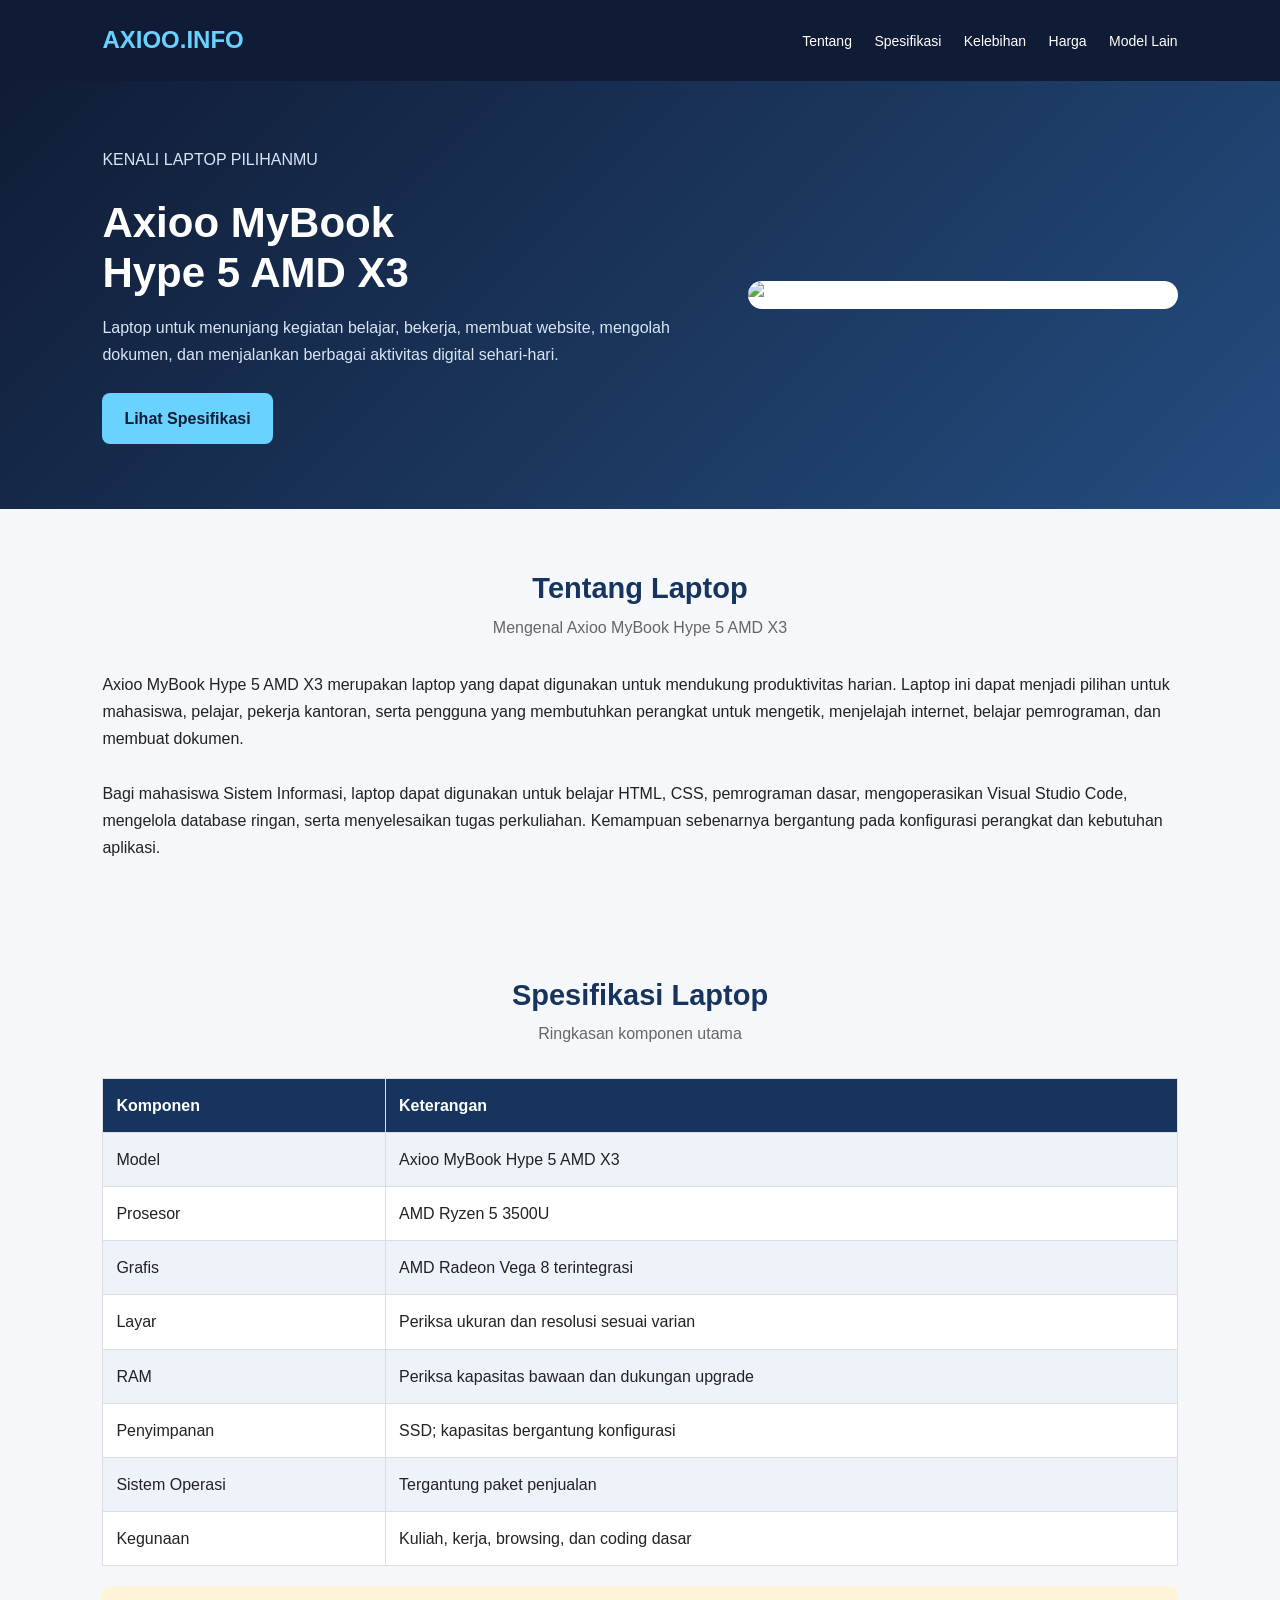
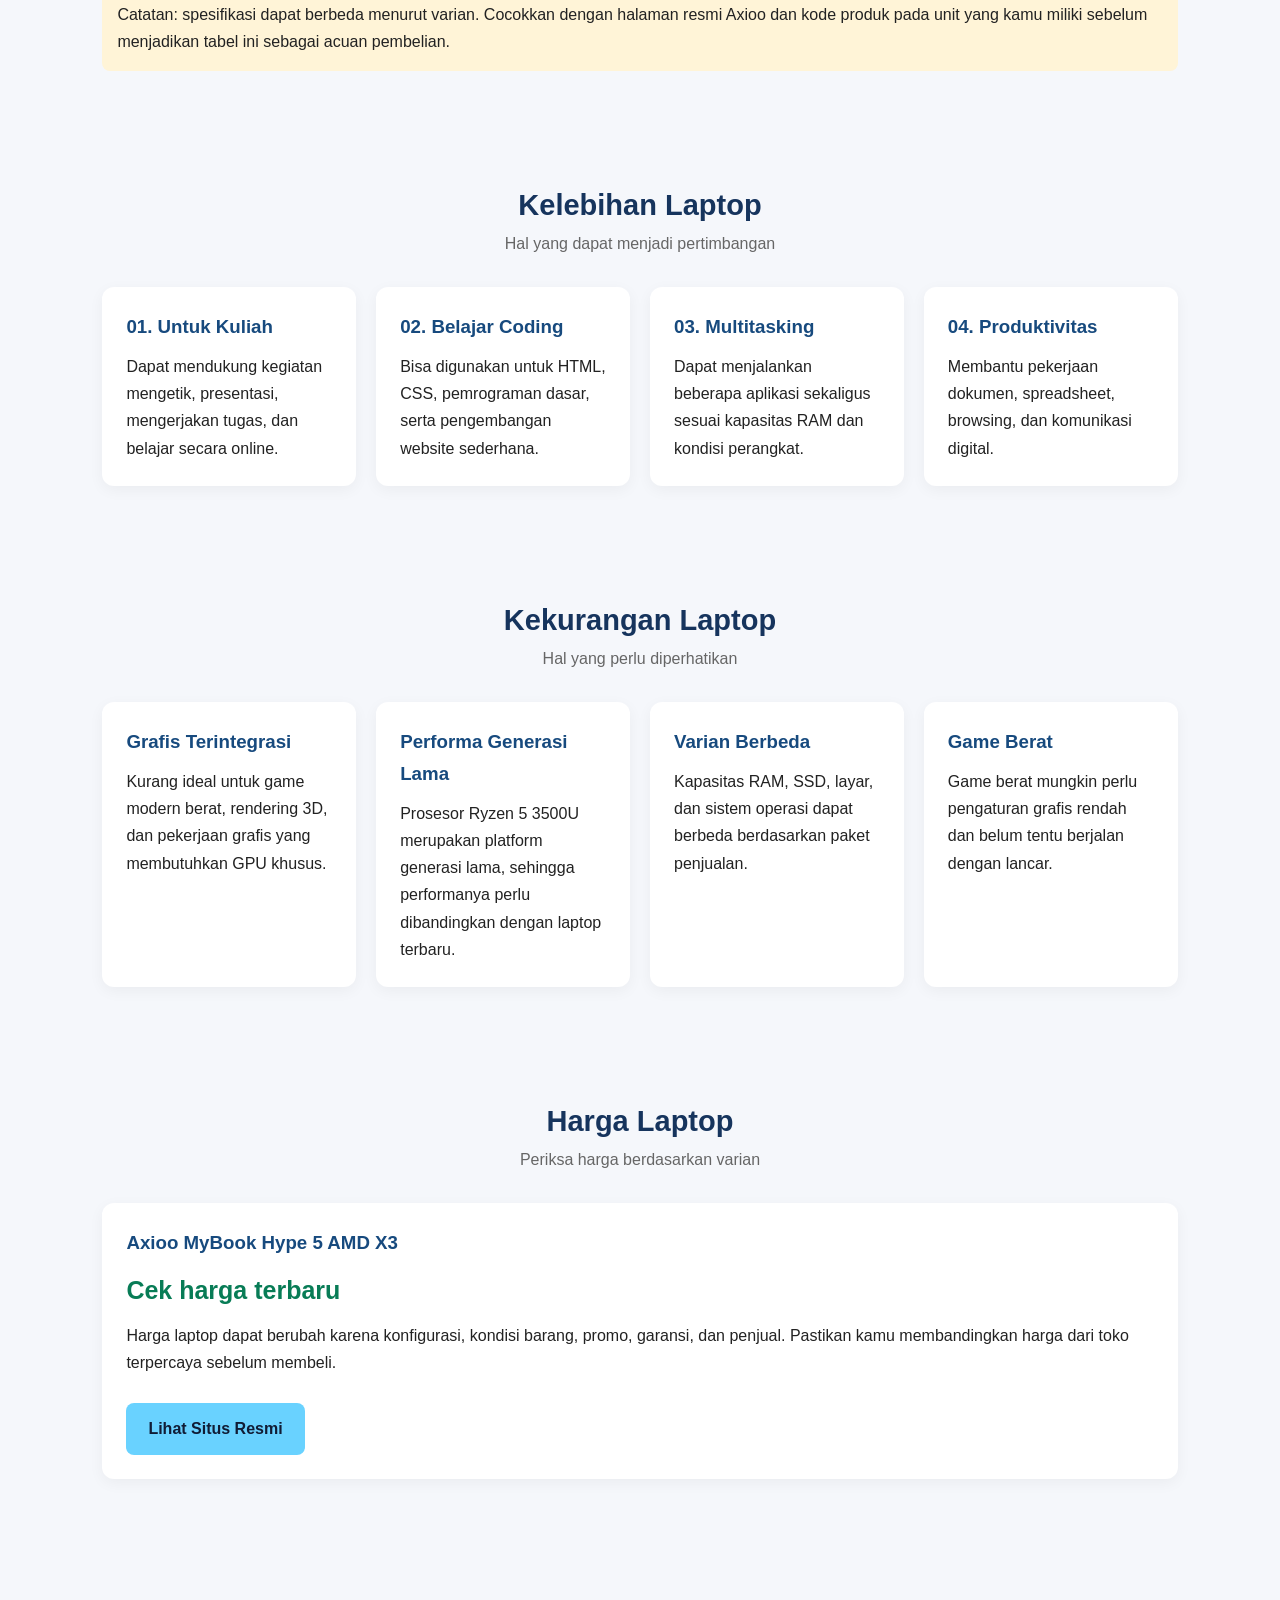
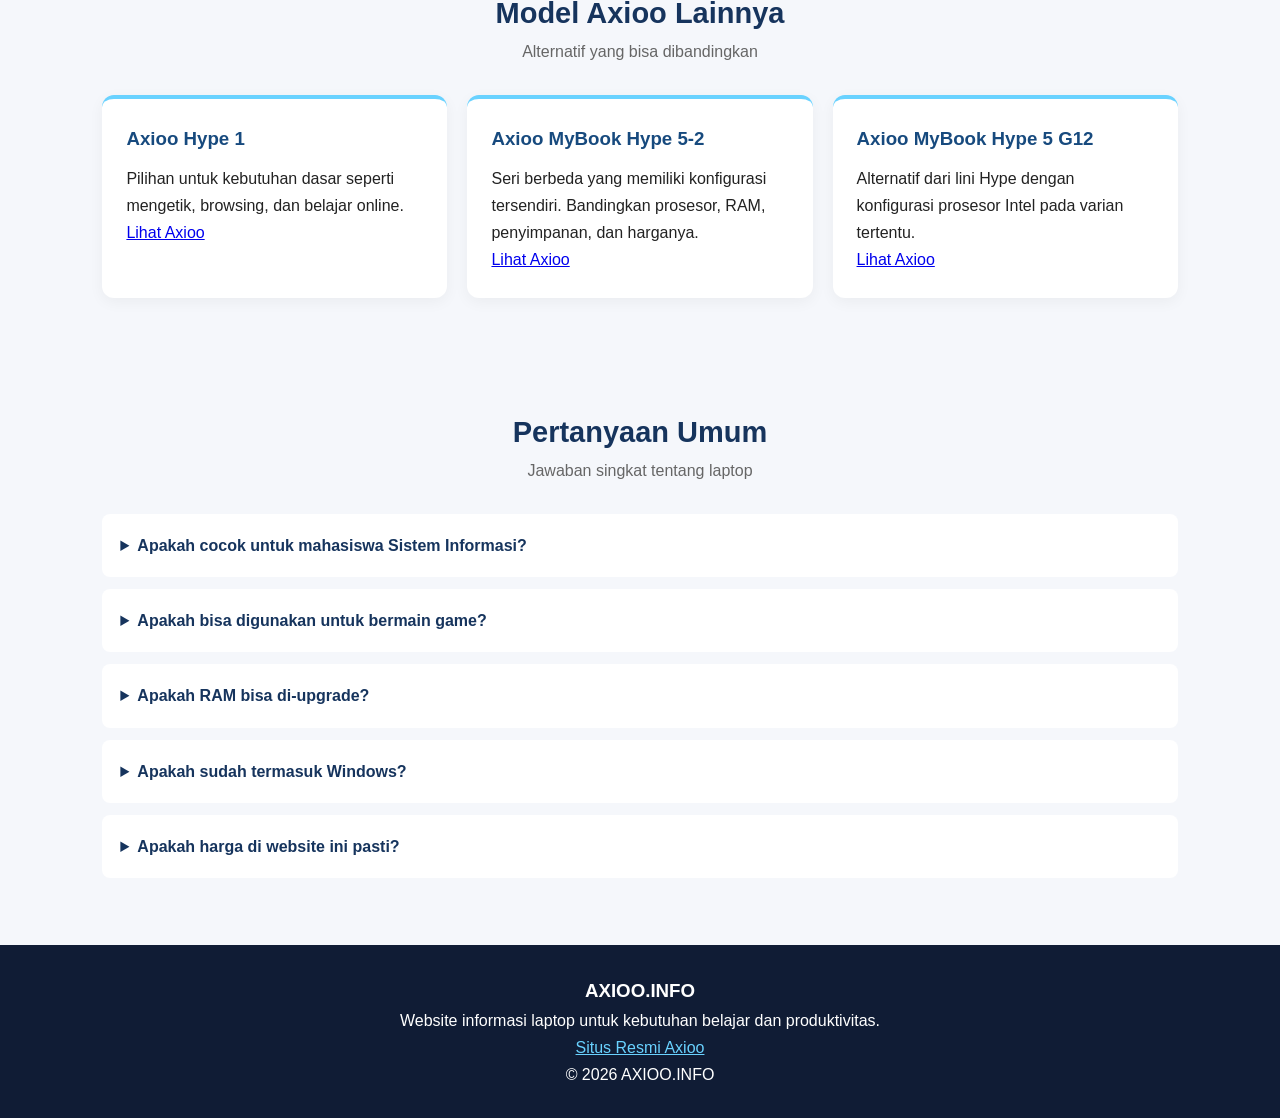
==== index.html @ c0bf730f "Add files via upload" ====
<!DOCTYPE html>
<html lang="id">
<head>
    <meta charset="UTF-8">
    <meta name="viewport" content="width=device-width, initial-scale=1.0">
    <title>Axioo MyBook Hype 5 AMD X3</title>

    <style>
        * {
            margin: 0;
            padding: 0;
            box-sizing: border-box;
            scroll-behavior: smooth;
        }

        body {
            font-family: Arial, sans-serif;
            background: #f5f7fb;
            color: #222;
            line-height: 1.7;
        }

        header {
            background: #101c35;
            color: white;
            padding: 20px 8%;
            display: flex;
            justify-content: space-between;
            align-items: center;
            flex-wrap: wrap;
            gap: 15px;
        }

        header h2 {
            color: #69d2ff;
        }

        nav a {
            color: white;
            text-decoration: none;
            margin-left: 18px;
            font-size: 14px;
        }

        nav a:hover {
            color: #69d2ff;
        }

        .hero {
            background: linear-gradient(135deg, #101c35, #244d80);
            color: white;
            padding: 65px 8%;
            display: flex;
            align-items: center;
            justify-content: space-between;
            gap: 40px;
            flex-wrap: wrap;
        }

        .hero-text {
            flex: 1;
            min-width: 280px;
        }

        .hero-text h1 {
            font-size: 42px;
            line-height: 1.2;
            margin: 15px 0;
        }

        .hero-text p {
            color: #d8e5f5;
            margin-bottom: 25px;
        }

        .hero img {
            width: 100%;
            max-width: 430px;
            height: auto;
            object-fit: contain;
            border-radius: 15px;
            background: white;
        }

        .button {
            display: inline-block;
            background: #69d2ff;
            color: #101c35;
            padding: 12px 22px;
            border-radius: 8px;
            text-decoration: none;
            font-weight: bold;
        }

        section {
            padding: 55px 8%;
        }

        .section-title {
            text-align: center;
            margin-bottom: 30px;
        }

        .section-title h2 {
            color: #16345d;
            font-size: 29px;
        }

        .section-title p {
            color: #666;
        }

        .content {
            max-width: 1100px;
            margin: auto;
        }

        .card-container {
            display: grid;
            grid-template-columns: repeat(auto-fit, minmax(220px, 1fr));
            gap: 20px;
        }

        .card {
            background: white;
            padding: 24px;
            border-radius: 12px;
            box-shadow: 0 4px 15px #0000000c;
        }

        .card h3 {
            color: #174a7e;
            margin-bottom: 10px;
        }

        .spec-table {
            width: 100%;
            border-collapse: collapse;
            background: white;
            margin-top: 20px;
        }

        .spec-table th,
        .spec-table td {
            border: 1px solid #ddd;
            padding: 13px;
            text-align: left;
        }

        .spec-table th {
            background: #16345d;
            color: white;
        }

        .spec-table tr:nth-child(even) {
            background: #eef3f9;
        }

        .price {
            color: #087c56;
            font-size: 25px;
            font-weight: bold;
            margin: 10px 0;
        }

        .notice {
            margin-top: 20px;
            background: #fff4d7;
            padding: 15px;
            border-radius: 8px;
        }

        .models .card {
            border-top: 4px solid #69d2ff;
        }

        details {
            background: white;
            padding: 18px;
            margin-bottom: 12px;
            border-radius: 8px;
        }

        summary {
            cursor: pointer;
            font-weight: bold;
            color: #16345d;
        }

        footer {
            background: #101c35;
            color: white;
            text-align: center;
            padding: 30px 8%;
        }

        footer a {
            color: #69d2ff;
        }

        @media (max-width: 700px) {
            header {
                flex-direction: column;
                align-items: flex-start;
            }

            nav a {
                display: inline-block;
                margin: 5px 10px 5px 0;
            }

            .hero {
                padding: 45px 6%;
            }

            .hero-text h1 {
                font-size: 32px;
            }

            section {
                padding: 40px 6%;
            }

            .spec-table {
                font-size: 13px;
            }

            .spec-table th,
            .spec-table td {
                padding: 8px;
            }
        }
    </style>
</head>

<body>

    <header>
        <h2>AXIOO.INFO</h2>

        <nav>
            <a href="#tentang">Tentang</a>
            <a href="#spesifikasi">Spesifikasi</a>
            <a href="#kelebihan">Kelebihan</a>
            <a href="#harga">Harga</a>
            <a href="#model">Model Lain</a>
        </nav>
    </header>

    <main>
        <section class="hero">
            <div class="hero-text">
                <p>KENALI LAPTOP PILIHANMU</p>

                <h1>Axioo MyBook<br>Hype 5 AMD X3</h1>

                <p>
                    Laptop untuk menunjang kegiatan belajar, bekerja,
                    membuat website, mengolah dokumen, dan menjalankan
                    berbagai aktivitas digital sehari-hari.
                </p>

                <a href="#spesifikasi" class="button">
                    Lihat Spesifikasi
                </a>
            </div>

            <img
                src="https://www.axiooworld.com/uploads/products/87033716-fd21-4a88-bfb1-1518e2b1abf5.jpg?fit=crop&h=736&s=7d0e810c853465338a04e99e5c76007d&w=414"
                alt="Laptop Axioo MyBook Hype 5 AMD X3"
            >
        </section>

        <section id="tentang">
            <div class="content">
                <div class="section-title">
                    <h2>Tentang Laptop</h2>
                    <p>Mengenal Axioo MyBook Hype 5 AMD X3</p>
                </div>

                <p>
                    Axioo MyBook Hype 5 AMD X3 merupakan laptop yang dapat
                    digunakan untuk mendukung produktivitas harian.
                    Laptop ini dapat menjadi pilihan untuk mahasiswa,
                    pelajar, pekerja kantoran, serta pengguna yang
                    membutuhkan perangkat untuk mengetik, menjelajah
                    internet, belajar pemrograman, dan membuat dokumen.
                </p>

                <br>

                <p>
                    Bagi mahasiswa Sistem Informasi, laptop dapat
                    digunakan untuk belajar HTML, CSS, pemrograman dasar,
                    mengoperasikan Visual Studio Code, mengelola database
                    ringan, serta menyelesaikan tugas perkuliahan.
                    Kemampuan sebenarnya bergantung pada konfigurasi
                    perangkat dan kebutuhan aplikasi.
                </p>
            </div>
        </section>

        <section id="spesifikasi">
            <div class="content">
                <div class="section-title">
                    <h2>Spesifikasi Laptop</h2>
                    <p>Ringkasan komponen utama</p>
                </div>

                <table class="spec-table">
                    <tr>
                        <th>Komponen</th>
                        <th>Keterangan</th>
                    </tr>
                    <tr>
                        <td>Model</td>
                        <td>Axioo MyBook Hype 5 AMD X3</td>
                    </tr>
                    <tr>
                        <td>Prosesor</td>
                        <td>AMD Ryzen 5 3500U</td>
                    </tr>
                    <tr>
                        <td>Grafis</td>
                        <td>AMD Radeon Vega 8 terintegrasi</td>
                    </tr>
                    <tr>
                        <td>Layar</td>
                        <td>Periksa ukuran dan resolusi sesuai varian</td>
                    </tr>
                    <tr>
                        <td>RAM</td>
                        <td>Periksa kapasitas bawaan dan dukungan upgrade</td>
                    </tr>
                    <tr>
                        <td>Penyimpanan</td>
                        <td>SSD; kapasitas bergantung konfigurasi</td>
                    </tr>
                    <tr>
                        <td>Sistem Operasi</td>
                        <td>Tergantung paket penjualan</td>
                    </tr>
                    <tr>
                        <td>Kegunaan</td>
                        <td>Kuliah, kerja, browsing, dan coding dasar</td>
                    </tr>
                </table>

                <p class="notice">
                    Catatan: spesifikasi dapat berbeda menurut varian.
                    Cocokkan dengan halaman resmi Axioo dan kode produk
                    pada unit yang kamu miliki sebelum menjadikan tabel
                    ini sebagai acuan pembelian.
                </p>
            </div>
        </section>

        <section id="kelebihan">
            <div class="content">
                <div class="section-title">
                    <h2>Kelebihan Laptop</h2>
                    <p>Hal yang dapat menjadi pertimbangan</p>
                </div>

                <div class="card-container">
                    <div class="card">
                        <h3>01. Untuk Kuliah</h3>
                        <p>
                            Dapat mendukung kegiatan mengetik,
                            presentasi, mengerjakan tugas, dan belajar
                            secara online.
                        </p>
                    </div>

                    <div class="card">
                        <h3>02. Belajar Coding</h3>
                        <p>
                            Bisa digunakan untuk HTML, CSS, pemrograman
                            dasar, serta pengembangan website sederhana.
                        </p>
                    </div>

                    <div class="card">
                        <h3>03. Multitasking</h3>
                        <p>
                            Dapat menjalankan beberapa aplikasi
                            sekaligus sesuai kapasitas RAM dan
                            kondisi perangkat.
                        </p>
                    </div>

                    <div class="card">
                        <h3>04. Produktivitas</h3>
                        <p>
                            Membantu pekerjaan dokumen, spreadsheet,
                            browsing, dan komunikasi digital.
                        </p>
                    </div>
                </div>
            </div>
        </section>

        <section id="kekurangan">
            <div class="content">
                <div class="section-title">
                    <h2>Kekurangan Laptop</h2>
                    <p>Hal yang perlu diperhatikan</p>
                </div>

                <div class="card-container">
                    <div class="card">
                        <h3>Grafis Terintegrasi</h3>
                        <p>
                            Kurang ideal untuk game modern berat,
                            rendering 3D, dan pekerjaan grafis yang
                            membutuhkan GPU khusus.
                        </p>
                    </div>

                    <div class="card">
                        <h3>Performa Generasi Lama</h3>
                        <p>
                            Prosesor Ryzen 5 3500U merupakan platform
                            generasi lama, sehingga performanya perlu
                            dibandingkan dengan laptop terbaru.
                        </p>
                    </div>

                    <div class="card">
                        <h3>Varian Berbeda</h3>
                        <p>
                            Kapasitas RAM, SSD, layar, dan sistem operasi
                            dapat berbeda berdasarkan paket penjualan.
                        </p>
                    </div>

                    <div class="card">
                        <h3>Game Berat</h3>
                        <p>
                            Game berat mungkin perlu pengaturan grafis
                            rendah dan belum tentu berjalan dengan
                            lancar.
                        </p>
                    </div>
                </div>
            </div>
        </section>

        <section id="harga">
            <div class="content">
                <div class="section-title">
                    <h2>Harga Laptop</h2>
                    <p>Periksa harga berdasarkan varian</p>
                </div>

                <div class="card">
                    <h3>Axioo MyBook Hype 5 AMD X3</h3>

                    <p class="price">
                        Cek harga terbaru
                    </p>

                    <p>
                        Harga laptop dapat berubah karena konfigurasi,
                        kondisi barang, promo, garansi, dan penjual.
                        Pastikan kamu membandingkan harga dari toko
                        terpercaya sebelum membeli.
                    </p>

                    <br>

                    <a
                        class="button"
                        href="https://www.axiooworld.com/product/hype-5-amd-x3/specifications"
                        target="_blank"
                        rel="noopener"
                    >
                        Lihat Situs Resmi
                    </a>
                </div>
            </div>
        </section>

        <section id="model" class="models">
            <div class="content">
                <div class="section-title">
                    <h2>Model Axioo Lainnya</h2>
                    <p>Alternatif yang bisa dibandingkan</p>
                </div>

                <div class="card-container">
                    <div class="card">
                        <h3>Axioo Hype 1</h3>
                        <p>
                            Pilihan untuk kebutuhan dasar seperti
                            mengetik, browsing, dan belajar online.
                        </p>
                        <a href="https://www.axiooworld.com/">
                            Lihat Axioo
                        </a>
                    </div>

                    <div class="card">
                        <h3>Axioo MyBook Hype 5-2</h3>
                        <p>
                            Seri berbeda yang memiliki konfigurasi
                            tersendiri. Bandingkan prosesor, RAM,
                            penyimpanan, dan harganya.
                        </p>
                        <a href="https://www.axiooworld.com/">
                            Lihat Axioo
                        </a>
                    </div>

                    <div class="card">
                        <h3>Axioo MyBook Hype 5 G12</h3>
                        <p>
                            Alternatif dari lini Hype dengan konfigurasi
                            prosesor Intel pada varian tertentu.
                        </p>
                        <a href="https://www.axiooworld.com/">
                            Lihat Axioo
                        </a>
                    </div>
                </div>
            </div>
        </section>

        <section id="faq">
            <div class="content">
                <div class="section-title">
                    <h2>Pertanyaan Umum</h2>
                    <p>Jawaban singkat tentang laptop</p>
                </div>

                <details>
                    <summary>Apakah cocok untuk mahasiswa Sistem Informasi?</summary>
                    <p>
                        Cocok untuk tugas kuliah, mengetik, membuat
                        website sederhana, dan coding dasar, selama
                        spesifikasi unit memenuhi kebutuhan aplikasi.
                    </p>
                </details>

                <details>
                    <summary>Apakah bisa digunakan untuk bermain game?</summary>
                    <p>
                        Bisa untuk sejumlah game ringan, tetapi
                        kemampuan bergantung pada game, RAM, dan
                        pengaturan grafis.
                    </p>
                </details>

                <details>
                    <summary>Apakah RAM bisa di-upgrade?</summary>
                    <p>
                        Periksa spesifikasi resmi untuk varian yang
                        tepat atau tanyakan kepada layanan resmi
                        sebelum membeli modul RAM.
                    </p>
                </details>

                <details>
                    <summary>Apakah sudah termasuk Windows?</summary>
                    <p>
                        Tergantung paket penjualan. Periksa apakah unit
                        menggunakan Windows berlisensi atau DOS.
                    </p>
                </details>

                <details>
                    <summary>Apakah harga di website ini pasti?</summary>
                    <p>
                        Tidak. Harga harus dicek kembali karena
                        penjual, promo, dan konfigurasi dapat berbeda.
                    </p>
                </details>
            </div>
        </section>
    </main>

    <footer>
        <h3>AXIOO.INFO</h3>

        <p>
            Website informasi laptop untuk kebutuhan belajar
            dan produktivitas.
        </p>

        <p>
            <a
                href="https://www.axiooworld.com/"
                target="_blank"
                rel="noopener"
            >
                Situs Resmi Axioo
            </a>
        </p>

        <p>&copy; 2026 AXIOO.INFO</p>
    </footer>

</body>
</html>
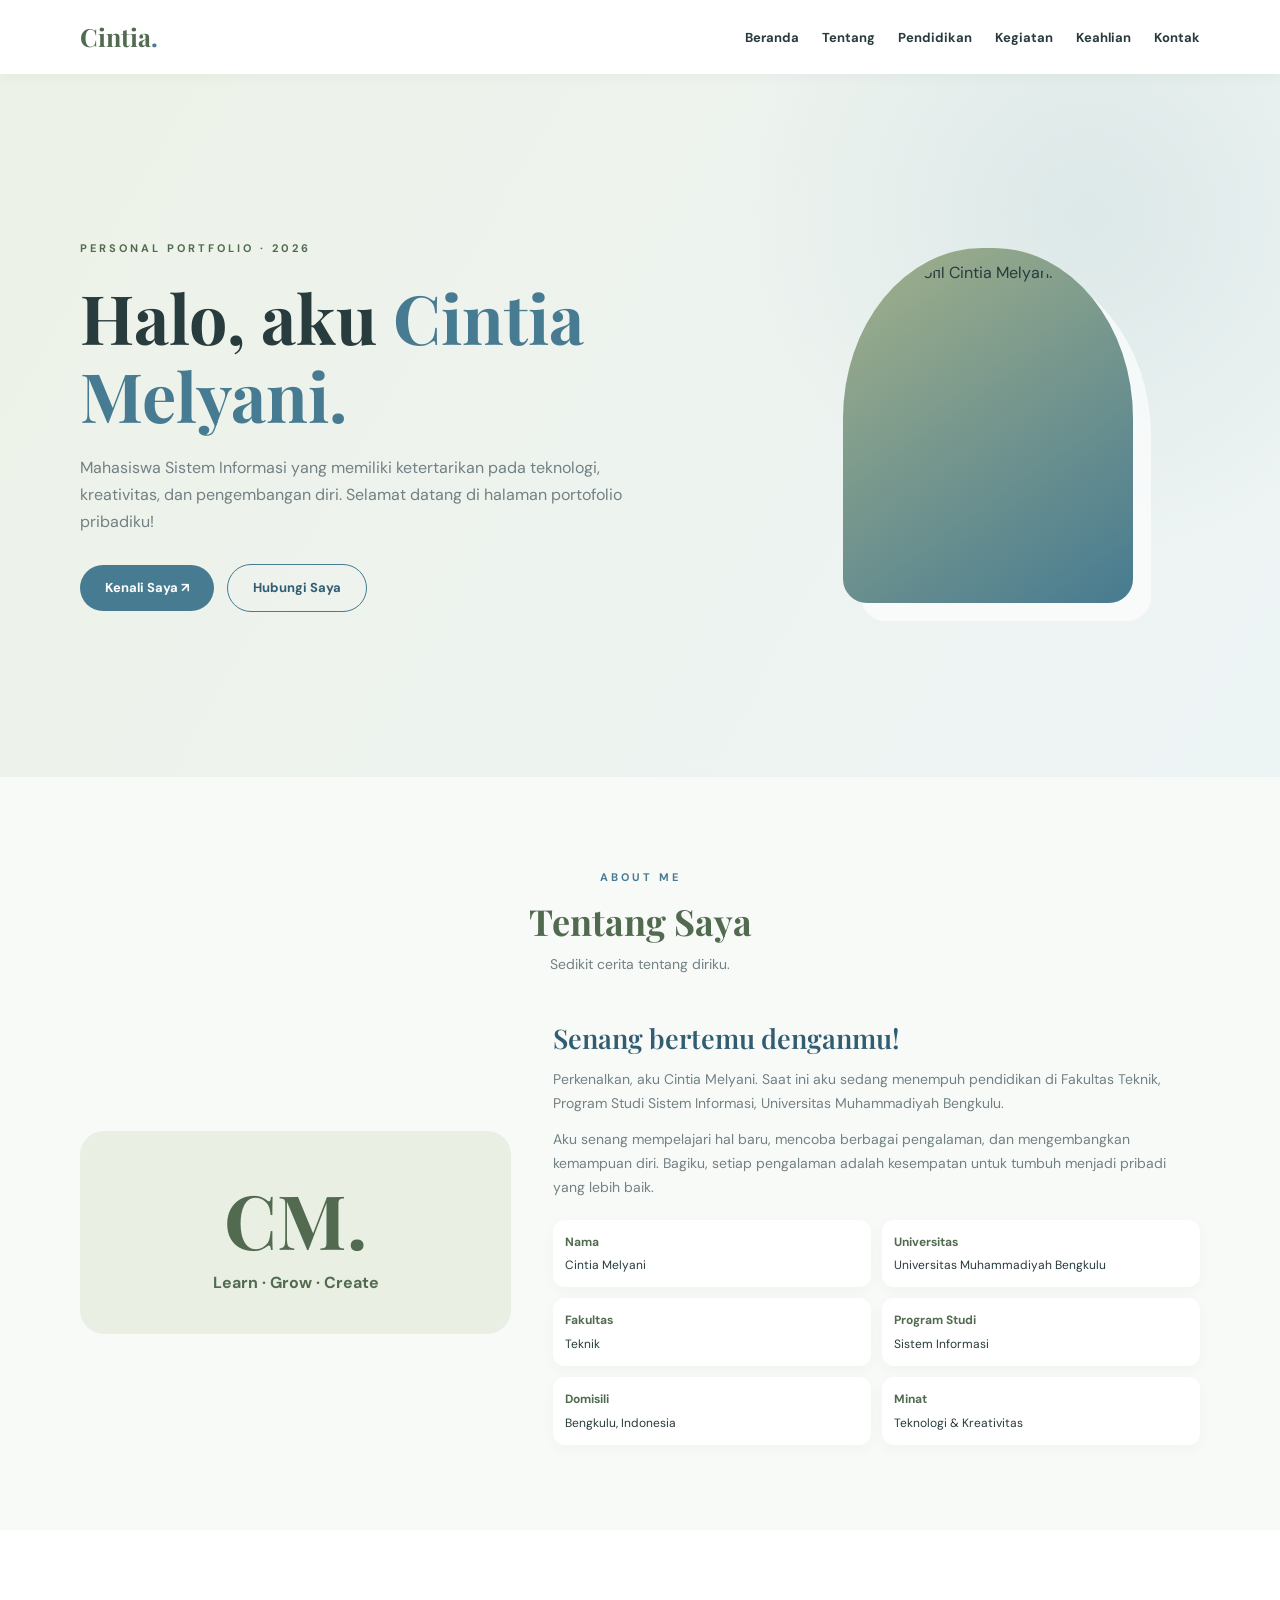
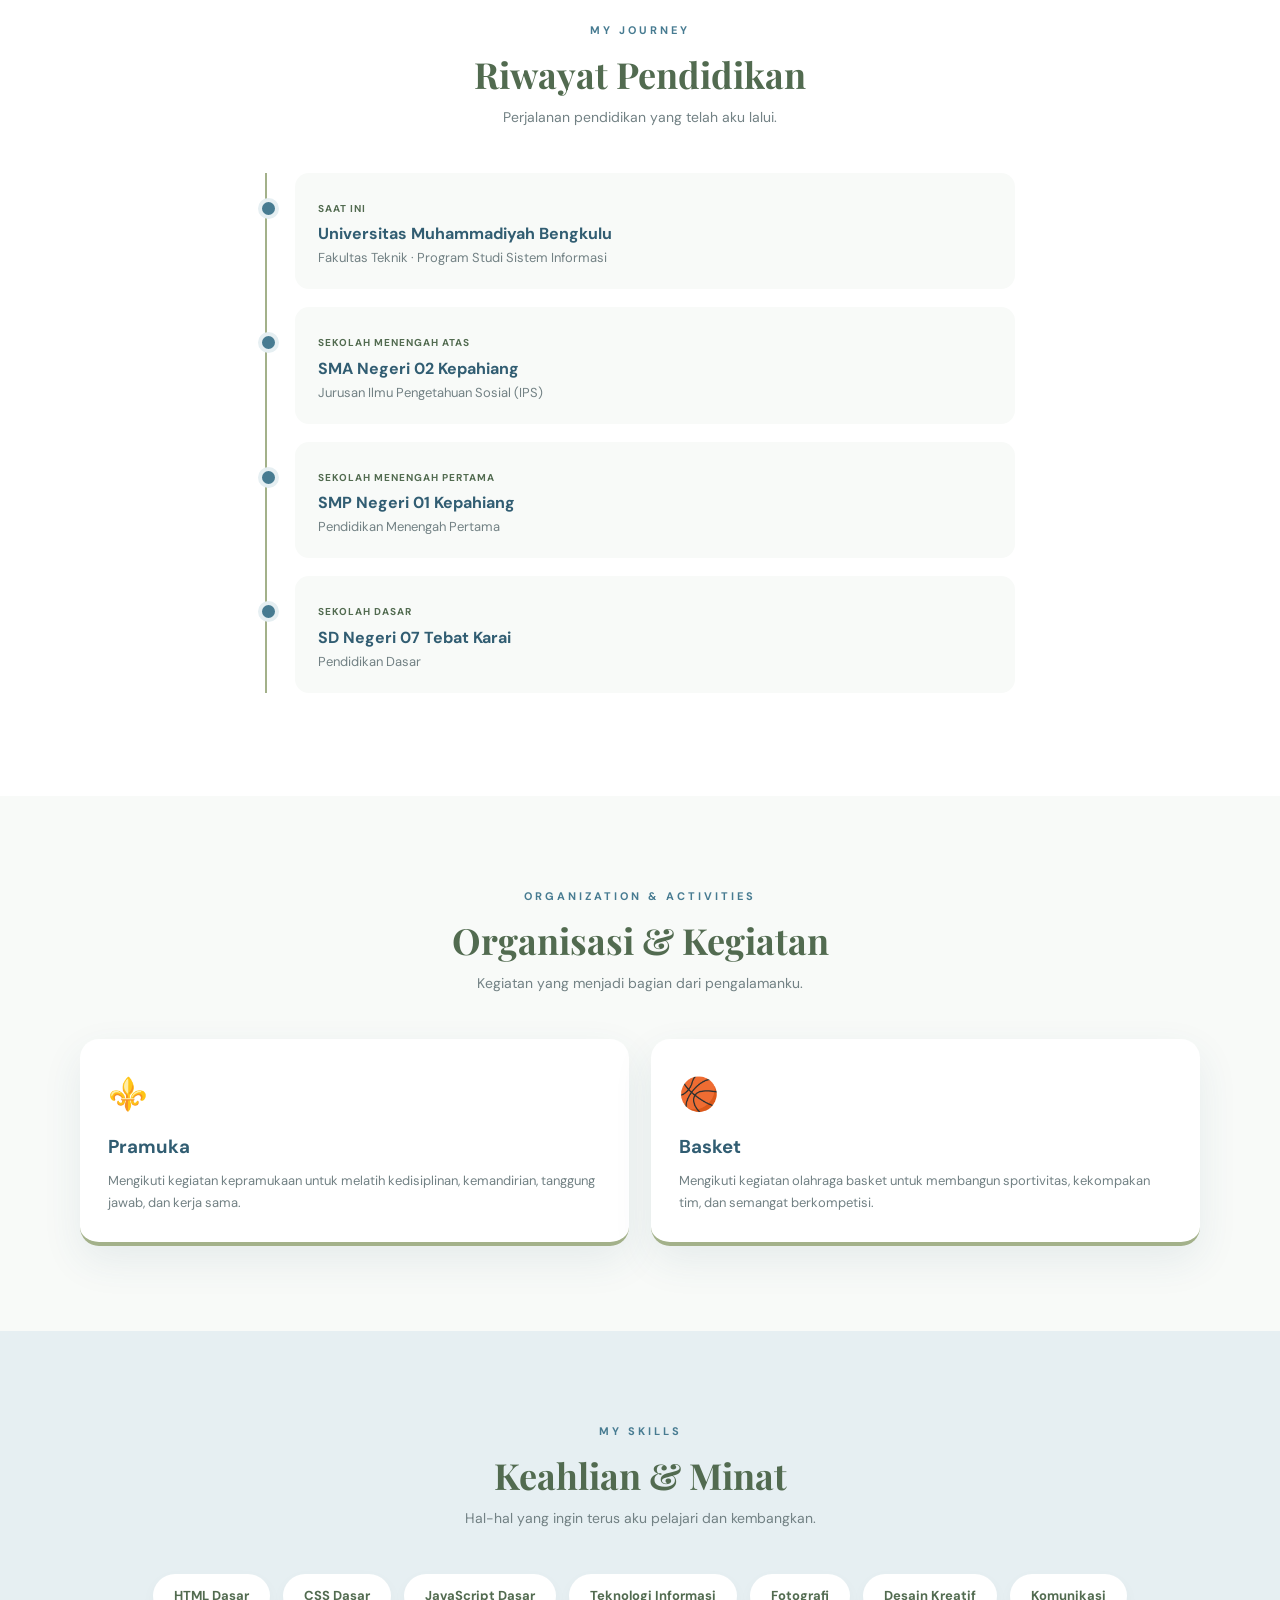
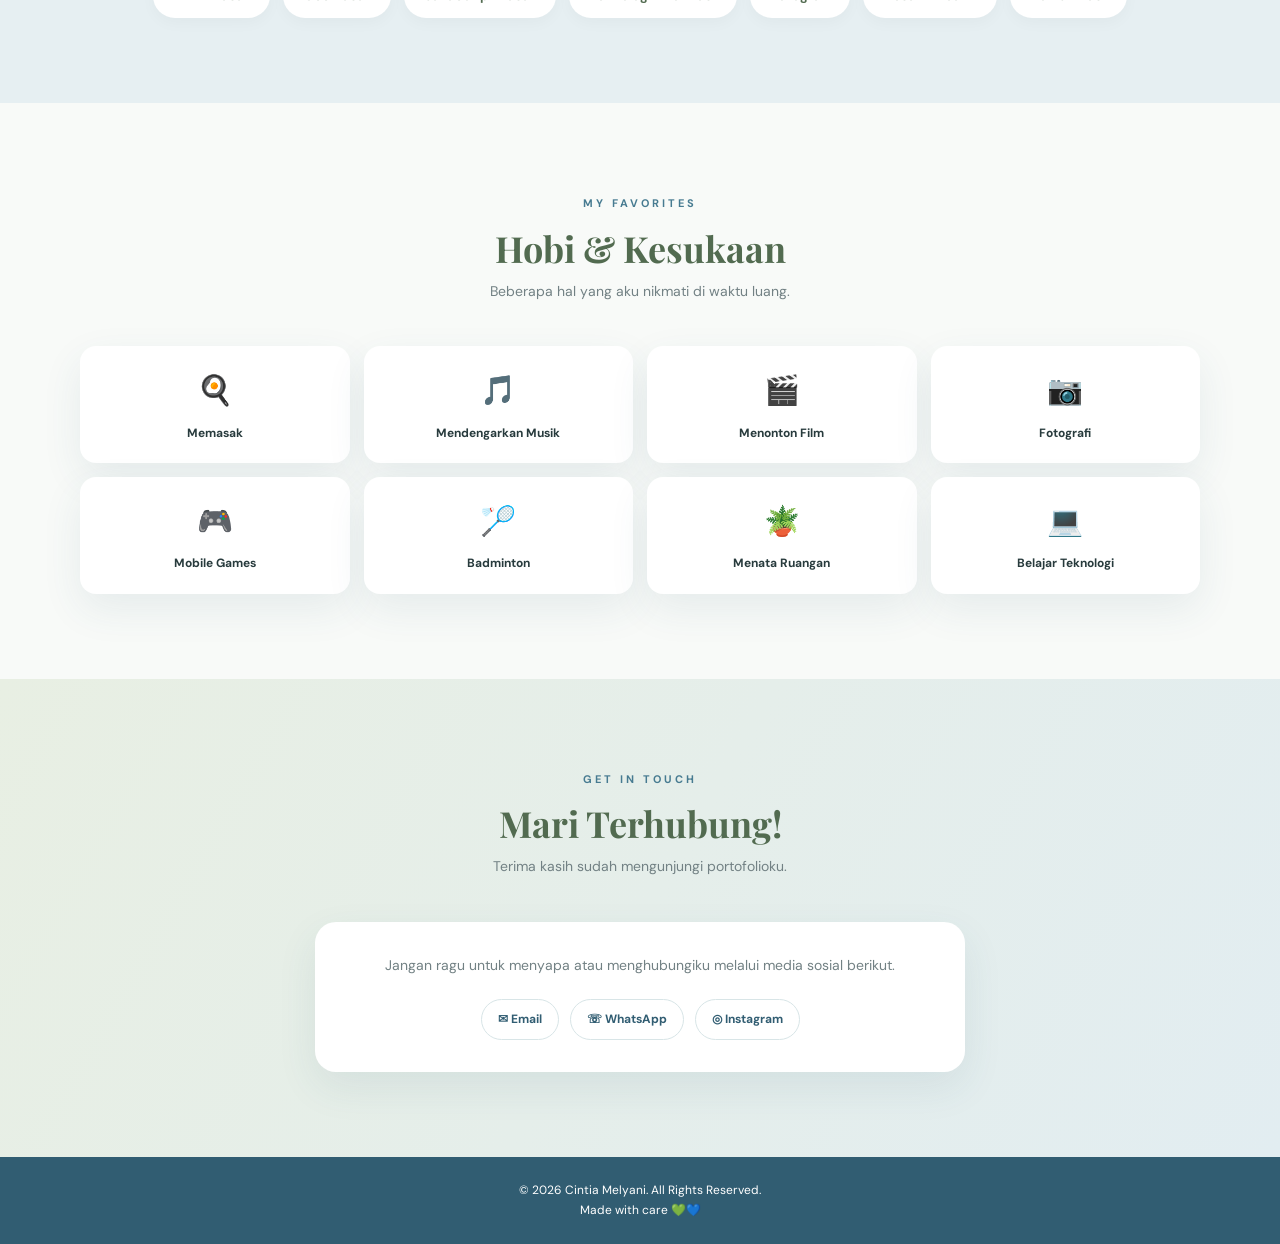
==== commit 0d05a52b: "Add files via upload" ====
--- a/index.html
+++ b/index.html
@@ -2,604 +2,928 @@
 <!DOCTYPE html>
 <html lang="id">
 <head>
-    <meta charset="UTF-8">
-    <meta name="viewport" content="width=device-width, initial-scale=1.0">
-    <title>Axioo MyBook Hype 5 AMD X3</title>
-
-    <style>
-        * {
-            margin: 0;
-            padding: 0;
-            box-sizing: border-box;
-            scroll-behavior: smooth;
-        }
-
-        body {
-            font-family: Arial, sans-serif;
-            background: #f5f7fb;
-            color: #222;
-            line-height: 1.7;
-        }
-
-        header {
-            background: #101c35;
-            color: white;
-            padding: 20px 8%;
-            display: flex;
-            justify-content: space-between;
-            align-items: center;
-            flex-wrap: wrap;
-            gap: 15px;
-        }
-
-        header h2 {
-            color: #69d2ff;
-        }
-
-        nav a {
-            color: white;
-            text-decoration: none;
-            margin-left: 18px;
-            font-size: 14px;
-        }
-
-        nav a:hover {
-            color: #69d2ff;
-        }
-
-        .hero {
-            background: linear-gradient(135deg, #101c35, #244d80);
-            color: white;
-            padding: 65px 8%;
-            display: flex;
-            align-items: center;
-            justify-content: space-between;
-            gap: 40px;
-            flex-wrap: wrap;
-        }
-
-        .hero-text {
-            flex: 1;
-            min-width: 280px;
-        }
-
-        .hero-text h1 {
-            font-size: 42px;
-            line-height: 1.2;
-            margin: 15px 0;
-        }
-
-        .hero-text p {
-            color: #d8e5f5;
-            margin-bottom: 25px;
-        }
-
-        .hero img {
-            width: 100%;
-            max-width: 430px;
-            height: auto;
-            object-fit: contain;
-            border-radius: 15px;
-            background: white;
-        }
-
-        .button {
-            display: inline-block;
-            background: #69d2ff;
-            color: #101c35;
-            padding: 12px 22px;
-            border-radius: 8px;
-            text-decoration: none;
-            font-weight: bold;
-        }
-
-        section {
-            padding: 55px 8%;
-        }
-
-        .section-title {
-            text-align: center;
-            margin-bottom: 30px;
-        }
-
-        .section-title h2 {
-            color: #16345d;
-            font-size: 29px;
-        }
-
-        .section-title p {
-            color: #666;
-        }
-
-        .content {
-            max-width: 1100px;
-            margin: auto;
-        }
-
-        .card-container {
-            display: grid;
-            grid-template-columns: repeat(auto-fit, minmax(220px, 1fr));
-            gap: 20px;
-        }
-
-        .card {
-            background: white;
-            padding: 24px;
-            border-radius: 12px;
-            box-shadow: 0 4px 15px #0000000c;
-        }
-
-        .card h3 {
-            color: #174a7e;
-            margin-bottom: 10px;
-        }
-
-        .spec-table {
-            width: 100%;
-            border-collapse: collapse;
-            background: white;
-            margin-top: 20px;
-        }
-
-        .spec-table th,
-        .spec-table td {
-            border: 1px solid #ddd;
-            padding: 13px;
-            text-align: left;
-        }
-
-        .spec-table th {
-            background: #16345d;
-            color: white;
-        }
-
-        .spec-table tr:nth-child(even) {
-            background: #eef3f9;
-        }
-
-        .price {
-            color: #087c56;
-            font-size: 25px;
-            font-weight: bold;
-            margin: 10px 0;
-        }
-
-        .notice {
-            margin-top: 20px;
-            background: #fff4d7;
-            padding: 15px;
-            border-radius: 8px;
-        }
-
-        .models .card {
-            border-top: 4px solid #69d2ff;
-        }
-
-        details {
-            background: white;
-            padding: 18px;
-            margin-bottom: 12px;
-            border-radius: 8px;
-        }
-
-        summary {
-            cursor: pointer;
-            font-weight: bold;
-            color: #16345d;
-        }
-
-        footer {
-            background: #101c35;
-            color: white;
-            text-align: center;
-            padding: 30px 8%;
-        }
-
-        footer a {
-            color: #69d2ff;
-        }
-
-        @media (max-width: 700px) {
-            header {
-                flex-direction: column;
-                align-items: flex-start;
-            }
-
-            nav a {
-                display: inline-block;
-                margin: 5px 10px 5px 0;
-            }
-
-            .hero {
-                padding: 45px 6%;
-            }
-
-            .hero-text h1 {
-                font-size: 32px;
-            }
-
-            section {
-                padding: 40px 6%;
-            }
-
-            .spec-table {
-                font-size: 13px;
-            }
-
-            .spec-table th,
-            .spec-table td {
-                padding: 8px;
-            }
-        }
-    </style>
+<meta charset="UTF-8">
+<meta name="viewport" content="width=device-width, initial-scale=1.0">
+<meta name="description" content="Portofolio pribadi Cintia Melyani, mahasiswa Sistem Informasi.">
+<title>Cintia Melyani | Personal Portfolio</title>
+
+<style>
+@import url('https://fonts.googleapis.com/css2?family=DM+Sans:wght@400;500;600;700&family=Playfair+Display:wght@600;700&display=swap');
+
+:root {
+  --sage: #a3b18a;
+  --sage-light: #e9efe3;
+  --sage-dark: #526b50;
+  --blue: #477b91;
+  --blue-dark: #315d72;
+  --blue-light: #e6eff2;
+  --bg: #f8faf8;
+  --text: #283b3d;
+  --muted: #728184;
+  --white: #fff;
+  --shadow: 0 15px 40px rgba(49,93,114,.09);
+}
+
+* {
+  margin: 0;
+  padding: 0;
+  box-sizing: border-box;
+  scroll-behavior: smooth;
+}
+
+body {
+  font-family: 'DM Sans', sans-serif;
+  background: var(--bg);
+  color: var(--text);
+  line-height: 1.7;
+}
+
+a {
+  text-decoration: none;
+  color: inherit;
+}
+
+.container {
+  width: min(1120px, 88%);
+  margin: auto;
+}
+
+/* NAVBAR */
+header {
+  position: sticky;
+  top: 0;
+  z-index: 100;
+  background: rgba(255,255,255,.94);
+  backdrop-filter: blur(14px);
+  box-shadow: 0 2px 15px #0000000a;
+}
+
+.navbar {
+  min-height: 74px;
+  display: flex;
+  justify-content: space-between;
+  align-items: center;
+}
+
+.logo {
+  font-family: 'Playfair Display', serif;
+  font-size: 25px;
+  color: var(--sage-dark);
+  font-weight: bold;
+}
+
+.logo span {
+  color: var(--blue);
+}
+
+.nav-links {
+  display: flex;
+  gap: 23px;
+  list-style: none;
+}
+
+.nav-links a {
+  font-size: 13px;
+  font-weight: 700;
+  transition: .25s;
+}
+
+.nav-links a:hover {
+  color: var(--blue);
+}
+
+.menu-btn {
+  display: none;
+  border: 0;
+  background: none;
+  font-size: 27px;
+  color: var(--blue-dark);
+  cursor: pointer;
+}
+
+/* BERANDA */
+.hero {
+  min-height: 620px;
+  display: flex;
+  align-items: center;
+  background:
+    radial-gradient(circle at 85% 20%, #dce8e8 0, transparent 28%),
+    linear-gradient(120deg, #edf2e8, #edf4f5);
+}
+
+.hero-inner {
+  display: grid;
+  grid-template-columns: 1.2fr .8fr;
+  align-items: center;
+  gap: 60px;
+  padding: 80px 0;
+}
+
+.eyebrow {
+  color: var(--sage-dark);
+  font-size: 11px;
+  letter-spacing: 3px;
+  font-weight: 700;
+  text-transform: uppercase;
+}
+
+h1 {
+  font: 700 clamp(42px, 6vw, 68px)/1.15 'Playfair Display', serif;
+  margin: 20px 0;
+}
+
+h1 span {
+  color: var(--blue);
+}
+
+.hero p {
+  color: var(--muted);
+  max-width: 570px;
+  margin-bottom: 28px;
+}
+
+.btn {
+  display: inline-block;
+  background: var(--blue);
+  color: white;
+  padding: 12px 25px;
+  border-radius: 30px;
+  font-weight: 700;
+  font-size: 13px;
+  transition: .25s;
+}
+
+.btn:hover {
+  background: var(--blue-dark);
+  transform: translateY(-3px);
+}
+
+.btn-outline {
+  background: transparent;
+  color: var(--blue-dark);
+  border: 1px solid var(--blue);
+  margin-left: 9px;
+}
+
+.btn-outline:hover {
+  color: white;
+}
+
+/* FOTO PROFIL CINTIA - HANYA SATU FOTO */
+.photo-frame {
+  width: 290px;
+  height: 355px;
+  margin: auto;
+  border-radius: 48% 48% 24px 24px;
+  background: linear-gradient(145deg, var(--sage), var(--blue));
+  padding: 11px;
+  box-shadow: 18px 18px 0 #ffffffa8;
+  transform: rotate(2deg);
+}
+
+.profile-photo {
+  width: 100%;
+  height: 100%;
+  object-fit: cover;
+  object-position: center 28%;
+  border-radius: inherit;
+  display: block;
+}
+
+/* UMUM */
+section {
+  padding: 85px 0;
+}
+
+.section-heading {
+  text-align: center;
+  margin-bottom: 43px;
+}
+
+.section-heading small {
+  color: var(--blue);
+  font-size: 11px;
+  letter-spacing: 3px;
+  font-weight: 700;
+  text-transform: uppercase;
+}
+
+.section-heading h2 {
+  font: 700 36px 'Playfair Display', serif;
+  color: var(--sage-dark);
+  margin: 8px 0;
+}
+
+.section-heading p {
+  color: var(--muted);
+  font-size: 14px;
+}
+
+/* TENTANG SAYA */
+.about-grid {
+  display: grid;
+  grid-template-columns: .8fr 1.2fr;
+  gap: 42px;
+  align-items: center;
+}
+
+.about-decoration {
+  background: var(--sage-light);
+  padding: 38px;
+  border-radius: 24px;
+  text-align: center;
+}
+
+.initials {
+  font: 700 75px 'Playfair Display', serif;
+  color: var(--sage-dark);
+}
+
+.about-decoration p {
+  color: var(--sage-dark);
+  font-weight: 700;
+}
+
+.about-text h3 {
+  font: 600 27px 'Playfair Display', serif;
+  color: var(--blue-dark);
+  margin-bottom: 12px;
+}
+
+.about-text > p {
+  color: var(--muted);
+  font-size: 14px;
+  margin-bottom: 13px;
+}
+
+.info-grid {
+  display: grid;
+  grid-template-columns: 1fr 1fr;
+  gap: 11px;
+  margin-top: 20px;
+}
+
+.info-item {
+  background: white;
+  padding: 12px;
+  border-radius: 12px;
+  box-shadow: 0 4px 15px #00000008;
+  font-size: 12px;
+}
+
+.info-item b {
+  display: block;
+  color: var(--sage-dark);
+  margin-bottom: 3px;
+}
+
+/* PENDIDIKAN */
+.education {
+  background: white;
+}
+
+.timeline {
+  max-width: 750px;
+  margin: auto;
+  border-left: 2px solid var(--sage);
+  padding-left: 28px;
+}
+
+.timeline-item {
+  position: relative;
+  background: var(--bg);
+  padding: 20px 23px;
+  border-radius: 14px;
+  margin-bottom: 18px;
+}
+
+.timeline-item::before {
+  content: "";
+  position: absolute;
+  left: -37px;
+  top: 25px;
+  width: 13px;
+  height: 13px;
+  border-radius: 50%;
+  background: var(--blue);
+  border: 4px solid var(--blue-light);
+}
+
+.timeline-item h3 {
+  color: var(--blue-dark);
+  font-size: 16px;
+}
+
+.timeline-item p {
+  color: var(--muted);
+  font-size: 13px;
+}
+
+.timeline-item span {
+  color: var(--sage-dark);
+  font-size: 10px;
+  font-weight: 700;
+  letter-spacing: 1px;
+}
+
+/* ORGANISASI */
+.card-grid {
+  display: grid;
+  grid-template-columns: repeat(2, 1fr);
+  gap: 22px;
+}
+
+.card {
+  background: white;
+  border-radius: 19px;
+  padding: 28px;
+  box-shadow: var(--shadow);
+  border-bottom: 4px solid var(--sage);
+  transition: .25s;
+}
+
+.card:hover {
+  transform: translateY(-6px);
+  border-color: var(--blue);
+}
+
+.card-icon {
+  font-size: 32px;
+  margin-bottom: 10px;
+}
+
+.card h3 {
+  color: var(--blue-dark);
+  margin-bottom: 7px;
+}
+
+.card p {
+  color: var(--muted);
+  font-size: 13px;
+}
+
+/* KEAHLIAN */
+.skills-section {
+  background: var(--blue-light);
+}
+
+.skills {
+  display: flex;
+  justify-content: center;
+  flex-wrap: wrap;
+  gap: 13px;
+}
+
+.skill {
+  padding: 11px 21px;
+  border-radius: 30px;
+  background: white;
+  color: var(--sage-dark);
+  font-weight: 700;
+  font-size: 13px;
+  box-shadow: 0 5px 15px #00000008;
+}
+
+/* HOBI */
+.hobbies {
+  display: grid;
+  grid-template-columns: repeat(4, 1fr);
+  gap: 14px;
+}
+
+.hobby {
+  background: white;
+  text-align: center;
+  border-radius: 16px;
+  padding: 20px 9px;
+  box-shadow: var(--shadow);
+}
+
+.hobby span {
+  font-size: 29px;
+  display: block;
+}
+
+.hobby p {
+  font-size: 12px;
+  font-weight: 700;
+  margin-top: 7px;
+}
+
+/* KONTAK */
+.contact {
+  background: linear-gradient(120deg, #e8efe3, #e2edf1);
+  text-align: center;
+}
+
+.contact-box {
+  background: white;
+  padding: 32px;
+  border-radius: 21px;
+  max-width: 650px;
+  margin: auto;
+  box-shadow: var(--shadow);
+}
+
+.contact-box > p {
+  color: var(--muted);
+  font-size: 14px;
+}
+
+.contact-links {
+  display: flex;
+  flex-wrap: wrap;
+  justify-content: center;
+  gap: 11px;
+  margin-top: 22px;
+}
+
+.contact-links a {
+  color: var(--blue-dark);
+  border: 1px solid #d8e5e7;
+  padding: 9px 16px;
+  border-radius: 25px;
+  font-size: 12px;
+  font-weight: 700;
+  transition: .25s;
+}
+
+.contact-links a:hover {
+  background: var(--blue);
+  color: white;
+}
+
+/* FOOTER */
+footer {
+  background: var(--blue-dark);
+  color: white;
+  text-align: center;
+  padding: 23px;
+  font-size: 12px;
+}
+
+/* ANIMASI */
+.reveal {
+  opacity: 0;
+  transform: translateY(22px);
+  transition: opacity .7s ease, transform .7s ease;
+}
+
+.reveal.show {
+  opacity: 1;
+  transform: translateY(0);
+}
+
+/* RESPONSIVE HP DAN TABLET */
+@media(max-width: 800px) {
+  .menu-btn {
+    display: block;
+  }
+
+  .nav-links {
+    display: none;
+    position: absolute;
+    top: 74px;
+    left: 0;
+    width: 100%;
+    background: white;
+    flex-direction: column;
+    padding: 22px 7%;
+    gap: 16px;
+  }
+
+  .nav-links.active {
+    display: flex;
+  }
+
+  .hero-inner {
+    grid-template-columns: 1fr;
+    text-align: center;
+    gap: 42px;
+  }
+
+  .hero p {
+    margin-left: auto;
+    margin-right: auto;
+  }
+
+  .about-grid {
+    grid-template-columns: 1fr;
+  }
+
+  .about-decoration {
+    max-width: 400px;
+    width: 100%;
+    margin: auto;
+  }
+}
+
+@media(max-width: 550px) {
+  .card-grid {
+    grid-template-columns: 1fr;
+  }
+
+  .hobbies {
+    grid-template-columns: repeat(2, 1fr);
+  }
+
+  .info-grid {
+    grid-template-columns: 1fr;
+  }
+
+  .photo-frame {
+    width: 235px;
+    height: 290px;
+  }
+
+  .hero {
+    min-height: auto;
+  }
+
+  section {
+    padding: 68px 0;
+  }
+
+  .section-heading h2 {
+    font-size: 30px;
+  }
+
+  .btn-outline {
+    margin: 12px 0 0;
+  }
+}
+
+@media(prefers-reduced-motion: reduce) {
+  * {
+    scroll-behavior: auto !important;
+    transition: none !important;
+  }
+
+  .reveal {
+    opacity: 1;
+    transform: none;
+  }
+}
+</style>
 </head>
 
 <body>
 
-    <header>
-        <h2>AXIOO.INFO</h2>
-
-        <nav>
-            <a href="#tentang">Tentang</a>
-            <a href="#spesifikasi">Spesifikasi</a>
-            <a href="#kelebihan">Kelebihan</a>
-            <a href="#harga">Harga</a>
-            <a href="#model">Model Lain</a>
-        </nav>
-    </header>
-
-    <main>
-        <section class="hero">
-            <div class="hero-text">
-                <p>KENALI LAPTOP PILIHANMU</p>
-
-                <h1>Axioo MyBook<br>Hype 5 AMD X3</h1>
-
-                <p>
-                    Laptop untuk menunjang kegiatan belajar, bekerja,
-                    membuat website, mengolah dokumen, dan menjalankan
-                    berbagai aktivitas digital sehari-hari.
-                </p>
-
-                <a href="#spesifikasi" class="button">
-                    Lihat Spesifikasi
-                </a>
-            </div>
-
-            <img
-                src="https://www.axiooworld.com/uploads/products/87033716-fd21-4a88-bfb1-1518e2b1abf5.jpg?fit=crop&h=736&s=7d0e810c853465338a04e99e5c76007d&w=414"
-                alt="Laptop Axioo MyBook Hype 5 AMD X3"
-            >
-        </section>
-
-        <section id="tentang">
-            <div class="content">
-                <div class="section-title">
-                    <h2>Tentang Laptop</h2>
-                    <p>Mengenal Axioo MyBook Hype 5 AMD X3</p>
-                </div>
-
-                <p>
-                    Axioo MyBook Hype 5 AMD X3 merupakan laptop yang dapat
-                    digunakan untuk mendukung produktivitas harian.
-                    Laptop ini dapat menjadi pilihan untuk mahasiswa,
-                    pelajar, pekerja kantoran, serta pengguna yang
-                    membutuhkan perangkat untuk mengetik, menjelajah
-                    internet, belajar pemrograman, dan membuat dokumen.
-                </p>
-
-                <br>
-
-                <p>
-                    Bagi mahasiswa Sistem Informasi, laptop dapat
-                    digunakan untuk belajar HTML, CSS, pemrograman dasar,
-                    mengoperasikan Visual Studio Code, mengelola database
-                    ringan, serta menyelesaikan tugas perkuliahan.
-                    Kemampuan sebenarnya bergantung pada konfigurasi
-                    perangkat dan kebutuhan aplikasi.
-                </p>
-            </div>
-        </section>
-
-        <section id="spesifikasi">
-            <div class="content">
-                <div class="section-title">
-                    <h2>Spesifikasi Laptop</h2>
-                    <p>Ringkasan komponen utama</p>
-                </div>
-
-                <table class="spec-table">
-                    <tr>
-                        <th>Komponen</th>
-                        <th>Keterangan</th>
-                    </tr>
-                    <tr>
-                        <td>Model</td>
-                        <td>Axioo MyBook Hype 5 AMD X3</td>
-                    </tr>
-                    <tr>
-                        <td>Prosesor</td>
-                        <td>AMD Ryzen 5 3500U</td>
-                    </tr>
-                    <tr>
-                        <td>Grafis</td>
-                        <td>AMD Radeon Vega 8 terintegrasi</td>
-                    </tr>
-                    <tr>
-                        <td>Layar</td>
-                        <td>Periksa ukuran dan resolusi sesuai varian</td>
-                    </tr>
-                    <tr>
-                        <td>RAM</td>
-                        <td>Periksa kapasitas bawaan dan dukungan upgrade</td>
-                    </tr>
-                    <tr>
-                        <td>Penyimpanan</td>
-                        <td>SSD; kapasitas bergantung konfigurasi</td>
-                    </tr>
-                    <tr>
-                        <td>Sistem Operasi</td>
-                        <td>Tergantung paket penjualan</td>
-                    </tr>
-                    <tr>
-                        <td>Kegunaan</td>
-                        <td>Kuliah, kerja, browsing, dan coding dasar</td>
-                    </tr>
-                </table>
-
-                <p class="notice">
-                    Catatan: spesifikasi dapat berbeda menurut varian.
-                    Cocokkan dengan halaman resmi Axioo dan kode produk
-                    pada unit yang kamu miliki sebelum menjadikan tabel
-                    ini sebagai acuan pembelian.
-                </p>
-            </div>
-        </section>
-
-        <section id="kelebihan">
-            <div class="content">
-                <div class="section-title">
-                    <h2>Kelebihan Laptop</h2>
-                    <p>Hal yang dapat menjadi pertimbangan</p>
-                </div>
-
-                <div class="card-container">
-                    <div class="card">
-                        <h3>01. Untuk Kuliah</h3>
-                        <p>
-                            Dapat mendukung kegiatan mengetik,
-                            presentasi, mengerjakan tugas, dan belajar
-                            secara online.
-                        </p>
-                    </div>
-
-                    <div class="card">
-                        <h3>02. Belajar Coding</h3>
-                        <p>
-                            Bisa digunakan untuk HTML, CSS, pemrograman
-                            dasar, serta pengembangan website sederhana.
-                        </p>
-                    </div>
-
-                    <div class="card">
-                        <h3>03. Multitasking</h3>
-                        <p>
-                            Dapat menjalankan beberapa aplikasi
-                            sekaligus sesuai kapasitas RAM dan
-                            kondisi perangkat.
-                        </p>
-                    </div>
-
-                    <div class="card">
-                        <h3>04. Produktivitas</h3>
-                        <p>
-                            Membantu pekerjaan dokumen, spreadsheet,
-                            browsing, dan komunikasi digital.
-                        </p>
-                    </div>
-                </div>
-            </div>
-        </section>
-
-        <section id="kekurangan">
-            <div class="content">
-                <div class="section-title">
-                    <h2>Kekurangan Laptop</h2>
-                    <p>Hal yang perlu diperhatikan</p>
-                </div>
-
-                <div class="card-container">
-                    <div class="card">
-                        <h3>Grafis Terintegrasi</h3>
-                        <p>
-                            Kurang ideal untuk game modern berat,
-                            rendering 3D, dan pekerjaan grafis yang
-                            membutuhkan GPU khusus.
-                        </p>
-                    </div>
-
-                    <div class="card">
-                        <h3>Performa Generasi Lama</h3>
-                        <p>
-                            Prosesor Ryzen 5 3500U merupakan platform
-                            generasi lama, sehingga performanya perlu
-                            dibandingkan dengan laptop terbaru.
-                        </p>
-                    </div>
-
-                    <div class="card">
-                        <h3>Varian Berbeda</h3>
-                        <p>
-                            Kapasitas RAM, SSD, layar, dan sistem operasi
-                            dapat berbeda berdasarkan paket penjualan.
-                        </p>
-                    </div>
-
-                    <div class="card">
-                        <h3>Game Berat</h3>
-                        <p>
-                            Game berat mungkin perlu pengaturan grafis
-                            rendah dan belum tentu berjalan dengan
-                            lancar.
-                        </p>
-                    </div>
-                </div>
-            </div>
-        </section>
-
-        <section id="harga">
-            <div class="content">
-                <div class="section-title">
-                    <h2>Harga Laptop</h2>
-                    <p>Periksa harga berdasarkan varian</p>
-                </div>
-
-                <div class="card">
-                    <h3>Axioo MyBook Hype 5 AMD X3</h3>
-
-                    <p class="price">
-                        Cek harga terbaru
-                    </p>
-
-                    <p>
-                        Harga laptop dapat berubah karena konfigurasi,
-                        kondisi barang, promo, garansi, dan penjual.
-                        Pastikan kamu membandingkan harga dari toko
-                        terpercaya sebelum membeli.
-                    </p>
-
-                    <br>
-
-                    <a
-                        class="button"
-                        href="https://www.axiooworld.com/product/hype-5-amd-x3/specifications"
-                        target="_blank"
-                        rel="noopener"
-                    >
-                        Lihat Situs Resmi
-                    </a>
-                </div>
-            </div>
-        </section>
-
-        <section id="model" class="models">
-            <div class="content">
-                <div class="section-title">
-                    <h2>Model Axioo Lainnya</h2>
-                    <p>Alternatif yang bisa dibandingkan</p>
-                </div>
-
-                <div class="card-container">
-                    <div class="card">
-                        <h3>Axioo Hype 1</h3>
-                        <p>
-                            Pilihan untuk kebutuhan dasar seperti
-                            mengetik, browsing, dan belajar online.
-                        </p>
-                        <a href="https://www.axiooworld.com/">
-                            Lihat Axioo
-                        </a>
-                    </div>
-
-                    <div class="card">
-                        <h3>Axioo MyBook Hype 5-2</h3>
-                        <p>
-                            Seri berbeda yang memiliki konfigurasi
-                            tersendiri. Bandingkan prosesor, RAM,
-                            penyimpanan, dan harganya.
-                        </p>
-                        <a href="https://www.axiooworld.com/">
-                            Lihat Axioo
-                        </a>
-                    </div>
-
-                    <div class="card">
-                        <h3>Axioo MyBook Hype 5 G12</h3>
-                        <p>
-                            Alternatif dari lini Hype dengan konfigurasi
-                            prosesor Intel pada varian tertentu.
-                        </p>
-                        <a href="https://www.axiooworld.com/">
-                            Lihat Axioo
-                        </a>
-                    </div>
-                </div>
-            </div>
-        </section>
-
-        <section id="faq">
-            <div class="content">
-                <div class="section-title">
-                    <h2>Pertanyaan Umum</h2>
-                    <p>Jawaban singkat tentang laptop</p>
-                </div>
-
-                <details>
-                    <summary>Apakah cocok untuk mahasiswa Sistem Informasi?</summary>
-                    <p>
-                        Cocok untuk tugas kuliah, mengetik, membuat
-                        website sederhana, dan coding dasar, selama
-                        spesifikasi unit memenuhi kebutuhan aplikasi.
-                    </p>
-                </details>
-
-                <details>
-                    <summary>Apakah bisa digunakan untuk bermain game?</summary>
-                    <p>
-                        Bisa untuk sejumlah game ringan, tetapi
-                        kemampuan bergantung pada game, RAM, dan
-                        pengaturan grafis.
-                    </p>
-                </details>
-
-                <details>
-                    <summary>Apakah RAM bisa di-upgrade?</summary>
-                    <p>
-                        Periksa spesifikasi resmi untuk varian yang
-                        tepat atau tanyakan kepada layanan resmi
-                        sebelum membeli modul RAM.
-                    </p>
-                </details>
-
-                <details>
-                    <summary>Apakah sudah termasuk Windows?</summary>
-                    <p>
-                        Tergantung paket penjualan. Periksa apakah unit
-                        menggunakan Windows berlisensi atau DOS.
-                    </p>
-                </details>
-
-                <details>
-                    <summary>Apakah harga di website ini pasti?</summary>
-                    <p>
-                        Tidak. Harga harus dicek kembali karena
-                        penjual, promo, dan konfigurasi dapat berbeda.
-                    </p>
-                </details>
-            </div>
-        </section>
-    </main>
-
-    <footer>
-        <h3>AXIOO.INFO</h3>
+<!-- NAVIGASI -->
+<header>
+  <div class="container navbar">
+    <a class="logo" href="#home">Cintia<span>.</span></a>
+
+    <button class="menu-btn" id="menuBtn" aria-label="Buka menu">☰</button>
+
+    <ul class="nav-links" id="navLinks">
+      <li><a href="#home">Beranda</a></li>
+      <li><a href="#about">Tentang</a></li>
+      <li><a href="#education">Pendidikan</a></li>
+      <li><a href="#activities">Kegiatan</a></li>
+      <li><a href="#skills">Keahlian</a></li>
+      <li><a href="#contact">Kontak</a></li>
+    </ul>
+  </div>
+</header>
+
+<main>
+
+<!-- BERANDA -->
+<section class="hero" id="home">
+  <div class="container hero-inner">
+
+    <div class="reveal">
+      <div class="eyebrow">Personal Portfolio · 2026</div>
+
+      <h1>Halo, aku <span>Cintia Melyani.</span></h1>
+
+      <p>
+        Mahasiswa Sistem Informasi yang memiliki ketertarikan
+        pada teknologi, kreativitas, dan pengembangan diri.
+        Selamat datang di halaman portofolio pribadiku!
+      </p>
+
+      <a href="#about" class="btn">Kenali Saya ↗</a>
+      <a href="#contact" class="btn btn-outline">Hubungi Saya</a>
+    </div>
+
+    <!-- FOTO PROFIL CINTIA: HANYA SATU FOTO -->
+    <div class="photo-frame reveal">
+      <img
+        src="foto-cintia.webp"
+        alt="Foto profil Cintia Melyani"
+        class="profile-photo"
+      >
+    </div>
+
+  </div>
+</section>
+
+<!-- TENTANG SAYA -->
+<section id="about">
+  <div class="container">
+
+    <div class="section-heading reveal">
+      <small>About Me</small>
+      <h2>Tentang Saya</h2>
+      <p>Sedikit cerita tentang diriku.</p>
+    </div>
+
+    <div class="about-grid reveal">
+
+      <div class="about-decoration">
+        <div class="initials">CM.</div>
+        <p>Learn · Grow · Create</p>
+      </div>
+
+      <div class="about-text">
+        <h3>Senang bertemu denganmu!</h3>
 
         <p>
-            Website informasi laptop untuk kebutuhan belajar
-            dan produktivitas.
+          Perkenalkan, aku Cintia Melyani. Saat ini aku sedang
+          menempuh pendidikan di Fakultas Teknik, Program Studi
+          Sistem Informasi, Universitas Muhammadiyah Bengkulu.
         </p>
 
         <p>
-            <a
-                href="https://www.axiooworld.com/"
-                target="_blank"
-                rel="noopener"
-            >
-                Situs Resmi Axioo
-            </a>
+          Aku senang mempelajari hal baru, mencoba berbagai
+          pengalaman, dan mengembangkan kemampuan diri.
+          Bagiku, setiap pengalaman adalah kesempatan untuk
+          tumbuh menjadi pribadi yang lebih baik.
         </p>
 
-        <p>&copy; 2026 AXIOO.INFO</p>
-    </footer>
+        <div class="info-grid">
+          <div class="info-item">
+            <b>Nama</b>
+            Cintia Melyani
+          </div>
+
+          <div class="info-item">
+            <b>Universitas</b>
+            Universitas Muhammadiyah Bengkulu
+          </div>
+
+          <div class="info-item">
+            <b>Fakultas</b>
+            Teknik
+          </div>
+
+          <div class="info-item">
+            <b>Program Studi</b>
+            Sistem Informasi
+          </div>
+
+          <div class="info-item">
+            <b>Domisili</b>
+            Bengkulu, Indonesia
+          </div>
+
+          <div class="info-item">
+            <b>Minat</b>
+            Teknologi & Kreativitas
+          </div>
+        </div>
+      </div>
+
+    </div>
+  </div>
+</section>
+
+<!-- RIWAYAT PENDIDIKAN -->
+<section class="education" id="education">
+  <div class="container">
+
+    <div class="section-heading reveal">
+      <small>My Journey</small>
+      <h2>Riwayat Pendidikan</h2>
+      <p>Perjalanan pendidikan yang telah aku lalui.</p>
+    </div>
+
+    <div class="timeline reveal">
+
+      <div class="timeline-item">
+        <span>SAAT INI</span>
+        <h3>Universitas Muhammadiyah Bengkulu</h3>
+        <p>Fakultas Teknik · Program Studi Sistem Informasi</p>
+      </div>
+
+      <div class="timeline-item">
+        <span>SEKOLAH MENENGAH ATAS</span>
+        <h3>SMA Negeri 02 Kepahiang</h3>
+        <p>Jurusan Ilmu Pengetahuan Sosial (IPS)</p>
+      </div>
+
+      <div class="timeline-item">
+        <span>SEKOLAH MENENGAH PERTAMA</span>
+        <h3>SMP Negeri 01 Kepahiang</h3>
+        <p>Pendidikan Menengah Pertama</p>
+      </div>
+
+      <div class="timeline-item">
+        <span>SEKOLAH DASAR</span>
+        <h3>SD Negeri 07 Tebat Karai</h3>
+        <p>Pendidikan Dasar</p>
+      </div>
+
+    </div>
+  </div>
+</section>
+
+<!-- ORGANISASI DAN KEGIATAN -->
+<section id="activities">
+  <div class="container">
+
+    <div class="section-heading reveal">
+      <small>Organization & Activities</small>
+      <h2>Organisasi & Kegiatan</h2>
+      <p>Kegiatan yang menjadi bagian dari pengalamanku.</p>
+    </div>
+
+    <div class="card-grid">
+
+      <article class="card reveal">
+        <div class="card-icon">⚜️</div>
+        <h3>Pramuka</h3>
+        <p>
+          Mengikuti kegiatan kepramukaan untuk melatih
+          kedisiplinan, kemandirian, tanggung jawab,
+          dan kerja sama.
+        </p>
+      </article>
+
+      <article class="card reveal">
+        <div class="card-icon">🏀</div>
+        <h3>Basket</h3>
+        <p>
+          Mengikuti kegiatan olahraga basket untuk
+          membangun sportivitas, kekompakan tim,
+          dan semangat berkompetisi.
+        </p>
+      </article>
+
+    </div>
+  </div>
+</section>
+
+<!-- KEAHLIAN DAN MINAT -->
+<section class="skills-section" id="skills">
+  <div class="container">
+
+    <div class="section-heading reveal">
+      <small>My Skills</small>
+      <h2>Keahlian & Minat</h2>
+      <p>Hal-hal yang ingin terus aku pelajari dan kembangkan.</p>
+    </div>
+
+    <div class="skills reveal">
+      <span class="skill">HTML Dasar</span>
+      <span class="skill">CSS Dasar</span>
+      <span class="skill">JavaScript Dasar</span>
+      <span class="skill">Teknologi Informasi</span>
+      <span class="skill">Fotografi</span>
+      <span class="skill">Desain Kreatif</span>
+      <span class="skill">Komunikasi</span>
+    </div>
+
+  </div>
+</section>
+
+<!-- HOBI -->
+<section id="hobbies">
+  <div class="container">
+
+    <div class="section-heading reveal">
+      <small>My Favorites</small>
+      <h2>Hobi & Kesukaan</h2>
+      <p>Beberapa hal yang aku nikmati di waktu luang.</p>
+    </div>
+
+    <div class="hobbies reveal">
+      <div class="hobby">
+        <span>🍳</span>
+        <p>Memasak</p>
+      </div>
+
+      <div class="hobby">
+        <span>🎵</span>
+        <p>Mendengarkan Musik</p>
+      </div>
+
+      <div class="hobby">
+        <span>🎬</span>
+        <p>Menonton Film</p>
+      </div>
+
+      <div class="hobby">
+        <span>📷</span>
+        <p>Fotografi</p>
+      </div>
+
+      <div class="hobby">
+        <span>🎮</span>
+        <p>Mobile Games</p>
+      </div>
+
+      <div class="hobby">
+        <span>🏸</span>
+        <p>Badminton</p>
+      </div>
+
+      <div class="hobby">
+        <span>🪴</span>
+        <p>Menata Ruangan</p>
+      </div>
+
+      <div class="hobby">
+        <span>💻</span>
+        <p>Belajar Teknologi</p>
+      </div>
+    </div>
+
+  </div>
+</section>
+
+<!-- KONTAK -->
+<section class="contact" id="contact">
+  <div class="container">
+
+    <div class="section-heading reveal">
+      <small>Get In Touch</small>
+      <h2>Mari Terhubung!</h2>
+      <p>Terima kasih sudah mengunjungi portofolioku.</p>
+    </div>
+
+    <div class="contact-box reveal">
+      <p>
+        Jangan ragu untuk menyapa atau menghubungiku
+        melalui media sosial berikut.
+      </p>
+
+      <div class="contact-links">
+        <a href="mailto:cintiamelyani4@gmail.com">
+          ✉ Email
+        </a>
+
+        <a href="https://wa.me/6283863365317" target="_blank" rel="noopener">
+          ☏ WhatsApp
+        </a>
+
+        <a href="https://instagram.com/cintiaamelyanii_" target="_blank" rel="noopener">
+          ◎ Instagram
+        </a>
+      </div>
+    </div>
+
+  </div>
+</section>
+
+</main>
+
+<!-- FOOTER -->
+<footer>
+  <p>© 2026 Cintia Melyani. All Rights Reserved.</p>
+  <p>Made with care 💚💙</p>
+</footer>
+
+<!-- JAVASCRIPT -->
+<script>
+const menuBtn = document.getElementById('menuBtn');
+const navLinks = document.getElementById('navLinks');
+
+menuBtn.addEventListener('click', () => {
+  navLinks.classList.toggle('active');
+
+  menuBtn.textContent =
+    navLinks.classList.contains('active') ? '×' : '☰';
+});
+
+document.querySelectorAll('.nav-links a').forEach(link => {
+  link.addEventListener('click', () => {
+    navLinks.classList.remove('active');
+    menuBtn.textContent = '☰';
+  });
+});
+
+if ('IntersectionObserver' in window) {
+  const observer = new IntersectionObserver(entries => {
+    entries.forEach(entry => {
+      if (entry.isIntersecting) {
+        entry.target.classList.add('show');
+        observer.unobserve(entry.target);
+      }
+    });
+  }, { threshold: 0.12 });
+
+  document.querySelectorAll('.reveal').forEach(element => {
+    observer.observe(element);
+  });
+} else {
+  document.querySelectorAll('.reveal').forEach(element => {
+    element.classList.add('show');
+  });
+}
+</script>
 
 </body>
 </html>
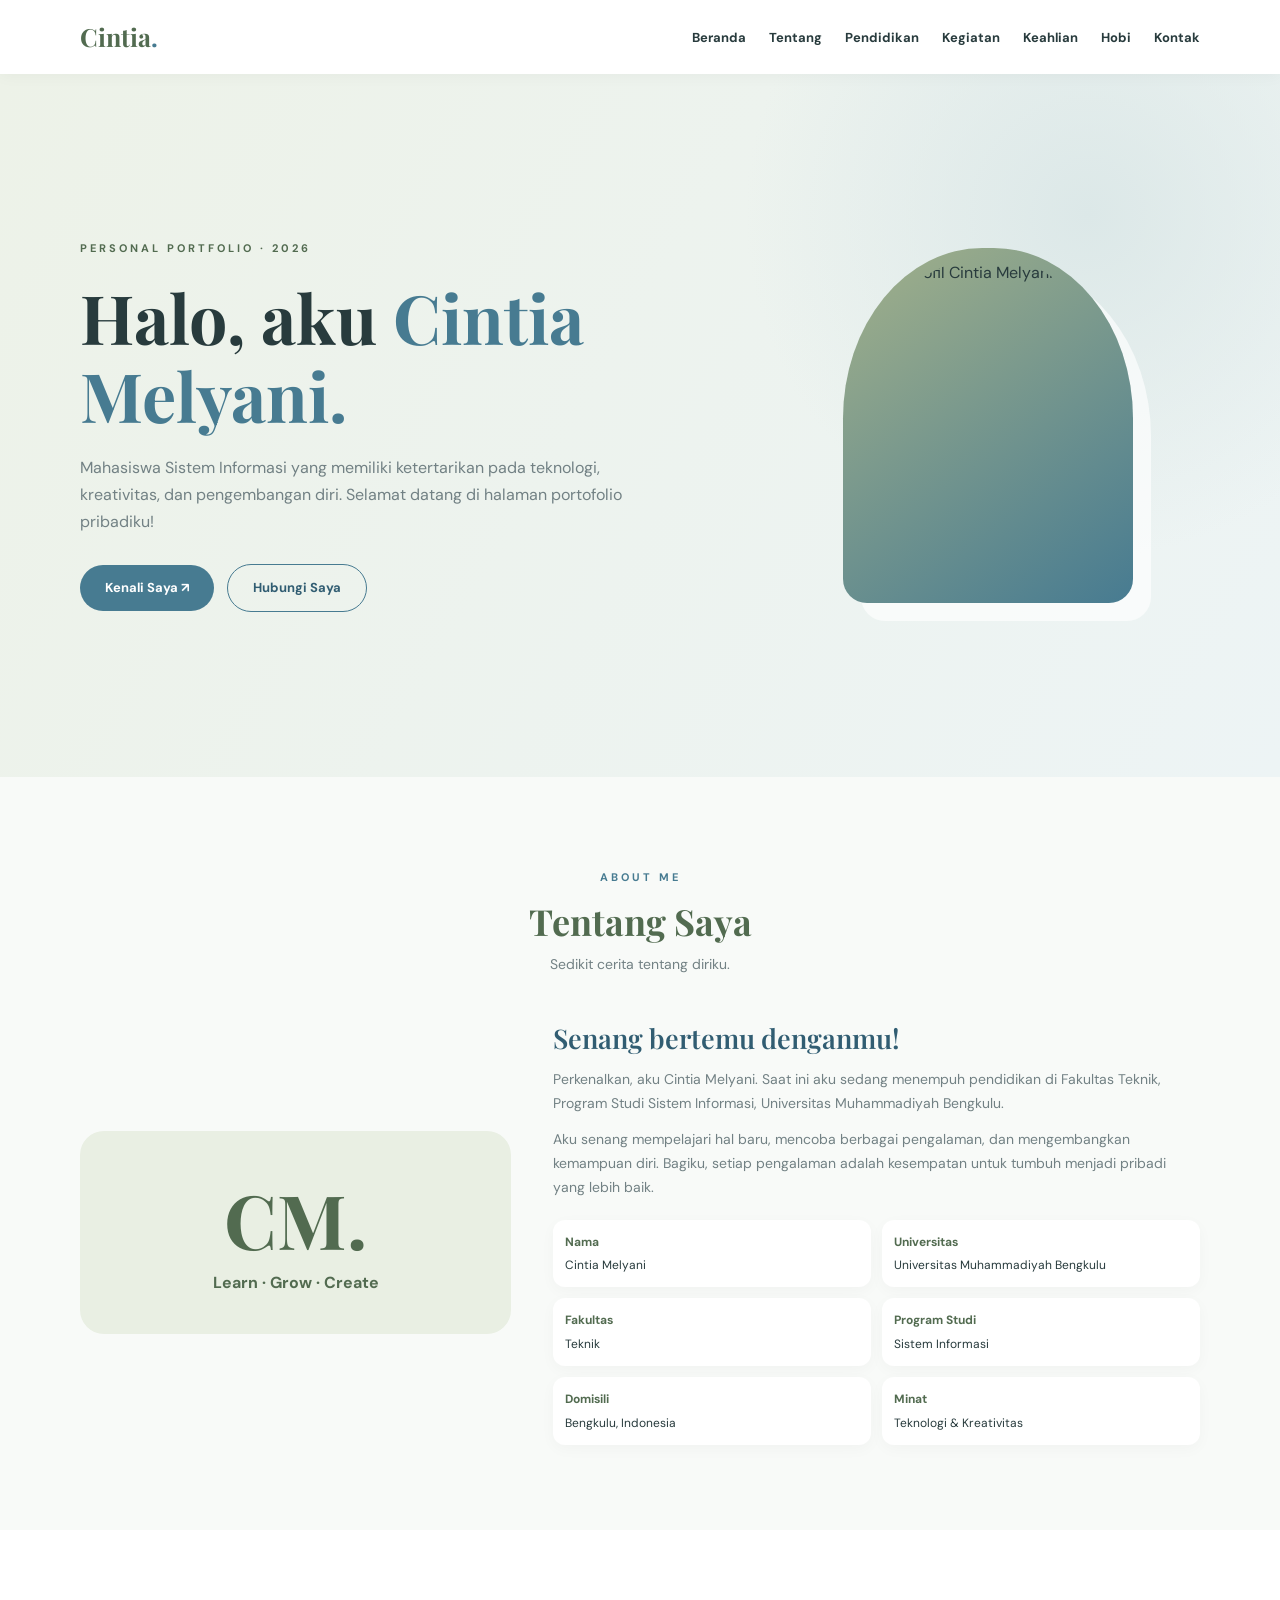
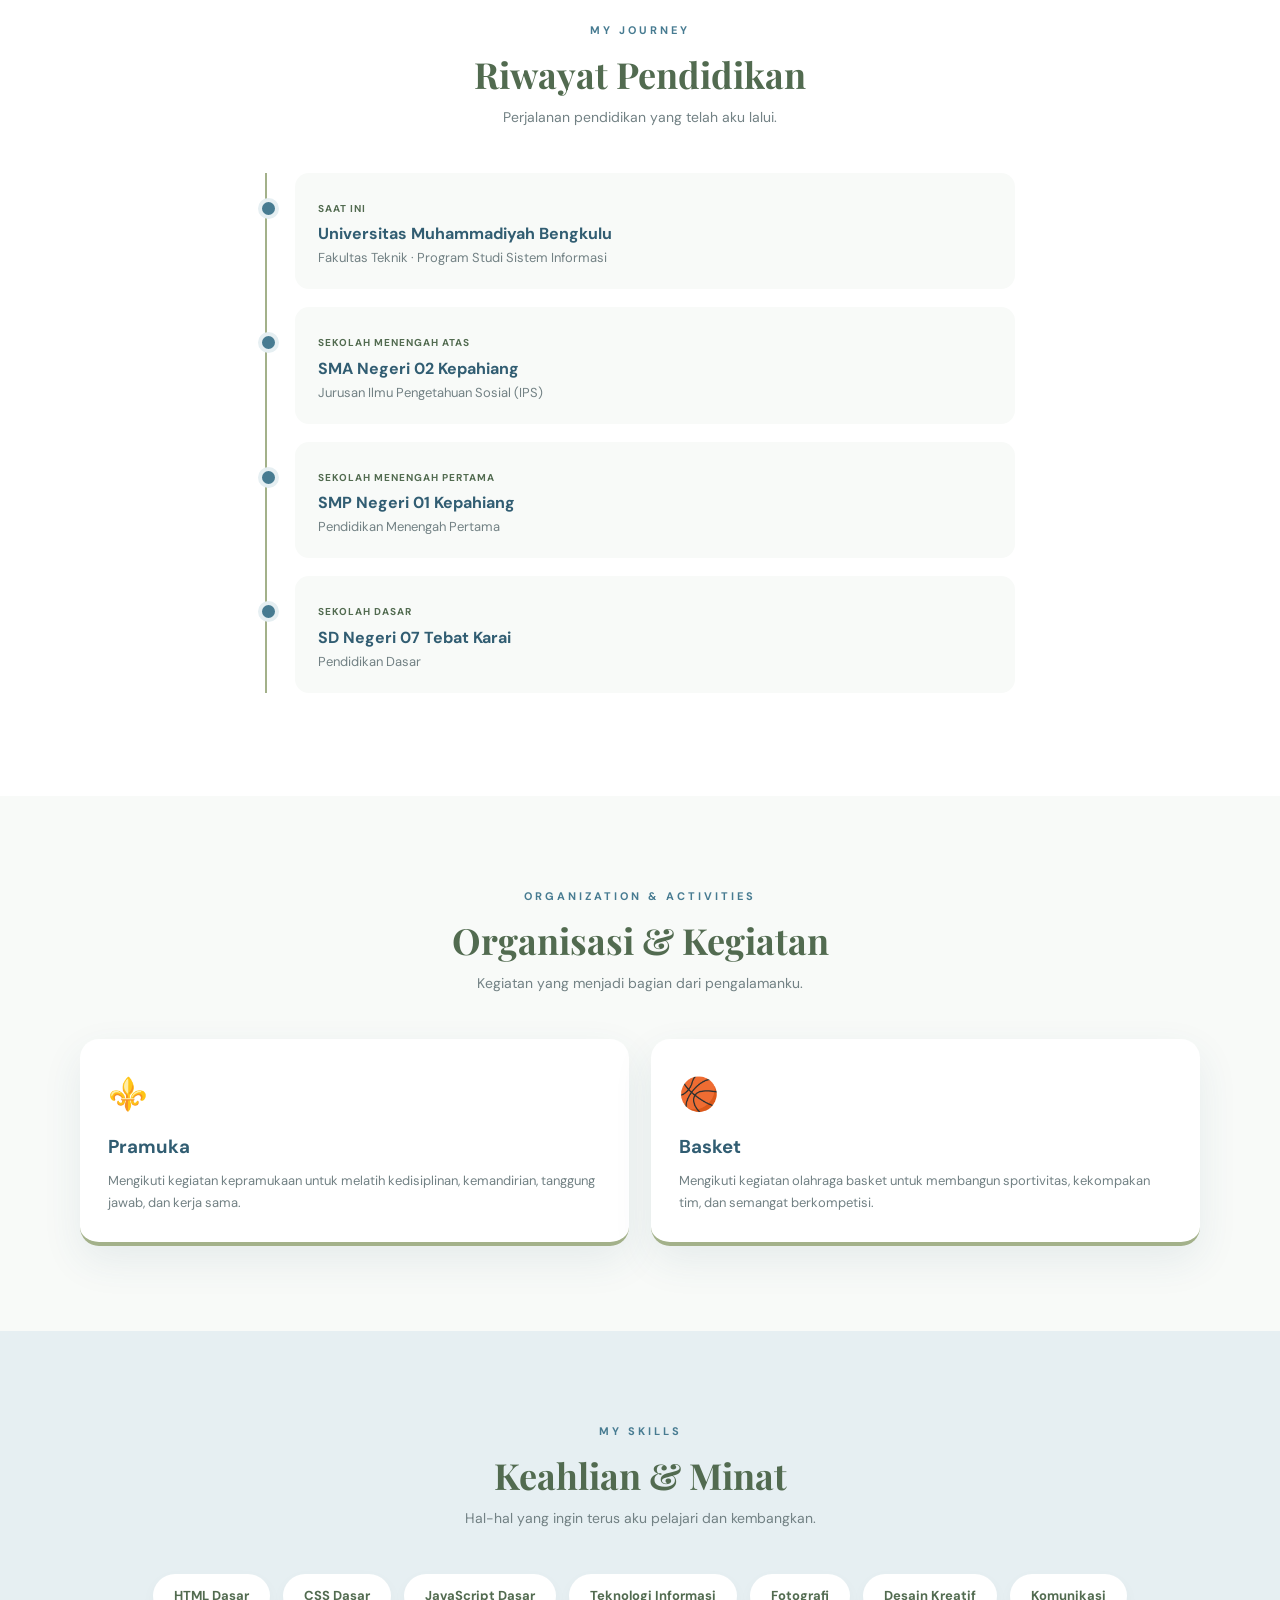
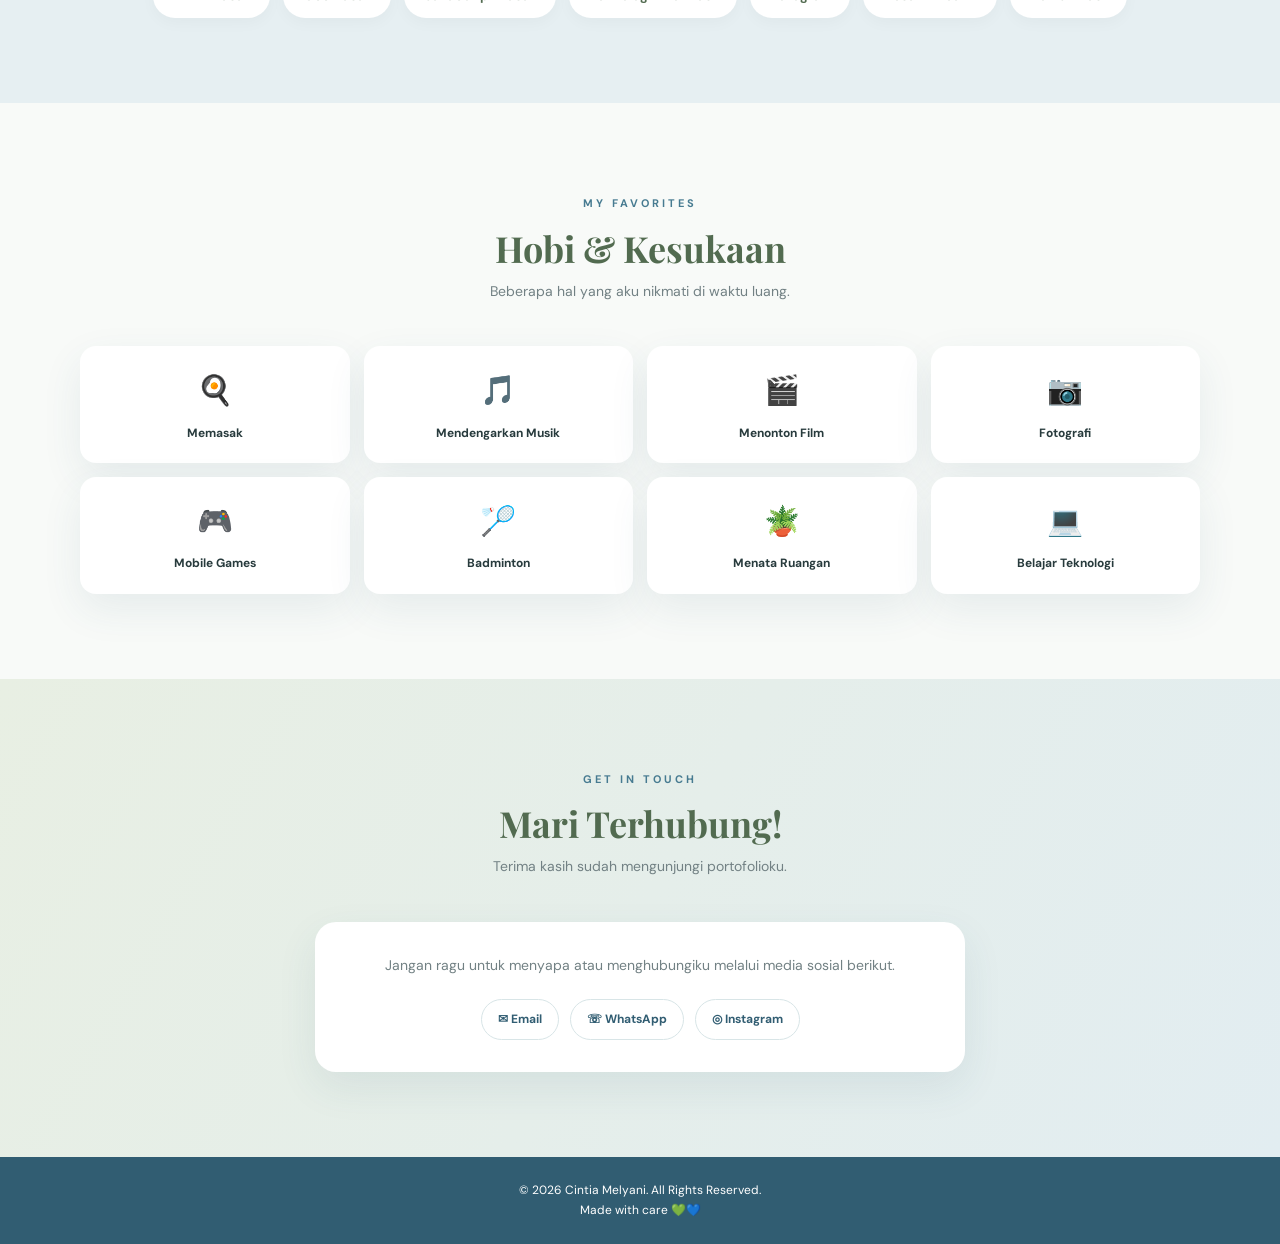
==== commit e437ecdb: "Add files via upload" ====
--- a/index.html
+++ b/index.html
@@ -2,928 +2,934 @@
 <!DOCTYPE html>
 <html lang="id">
 <head>
-<meta charset="UTF-8">
-<meta name="viewport" content="width=device-width, initial-scale=1.0">
-<meta name="description" content="Portofolio pribadi Cintia Melyani, mahasiswa Sistem Informasi.">
-<title>Cintia Melyani | Personal Portfolio</title>
-
-<style>
-@import url('https://fonts.googleapis.com/css2?family=DM+Sans:wght@400;500;600;700&family=Playfair+Display:wght@600;700&display=swap');
-
-:root {
-  --sage: #a3b18a;
-  --sage-light: #e9efe3;
-  --sage-dark: #526b50;
-  --blue: #477b91;
-  --blue-dark: #315d72;
-  --blue-light: #e6eff2;
-  --bg: #f8faf8;
-  --text: #283b3d;
-  --muted: #728184;
-  --white: #fff;
-  --shadow: 0 15px 40px rgba(49,93,114,.09);
-}
-
-* {
-  margin: 0;
-  padding: 0;
-  box-sizing: border-box;
-  scroll-behavior: smooth;
-}
-
-body {
-  font-family: 'DM Sans', sans-serif;
-  background: var(--bg);
-  color: var(--text);
-  line-height: 1.7;
-}
-
-a {
-  text-decoration: none;
-  color: inherit;
-}
-
-.container {
-  width: min(1120px, 88%);
-  margin: auto;
-}
-
-/* NAVBAR */
-header {
-  position: sticky;
-  top: 0;
-  z-index: 100;
-  background: rgba(255,255,255,.94);
-  backdrop-filter: blur(14px);
-  box-shadow: 0 2px 15px #0000000a;
-}
-
-.navbar {
-  min-height: 74px;
-  display: flex;
-  justify-content: space-between;
-  align-items: center;
-}
-
-.logo {
-  font-family: 'Playfair Display', serif;
-  font-size: 25px;
-  color: var(--sage-dark);
-  font-weight: bold;
-}
-
-.logo span {
-  color: var(--blue);
-}
-
-.nav-links {
-  display: flex;
-  gap: 23px;
-  list-style: none;
-}
-
-.nav-links a {
-  font-size: 13px;
-  font-weight: 700;
-  transition: .25s;
-}
-
-.nav-links a:hover {
-  color: var(--blue);
-}
-
-.menu-btn {
-  display: none;
-  border: 0;
-  background: none;
-  font-size: 27px;
-  color: var(--blue-dark);
-  cursor: pointer;
-}
-
-/* BERANDA */
-.hero {
-  min-height: 620px;
-  display: flex;
-  align-items: center;
-  background:
-    radial-gradient(circle at 85% 20%, #dce8e8 0, transparent 28%),
-    linear-gradient(120deg, #edf2e8, #edf4f5);
-}
-
-.hero-inner {
-  display: grid;
-  grid-template-columns: 1.2fr .8fr;
-  align-items: center;
-  gap: 60px;
-  padding: 80px 0;
-}
-
-.eyebrow {
-  color: var(--sage-dark);
-  font-size: 11px;
-  letter-spacing: 3px;
-  font-weight: 700;
-  text-transform: uppercase;
-}
-
-h1 {
-  font: 700 clamp(42px, 6vw, 68px)/1.15 'Playfair Display', serif;
-  margin: 20px 0;
-}
-
-h1 span {
-  color: var(--blue);
-}
-
-.hero p {
-  color: var(--muted);
-  max-width: 570px;
-  margin-bottom: 28px;
-}
-
-.btn {
-  display: inline-block;
-  background: var(--blue);
-  color: white;
-  padding: 12px 25px;
-  border-radius: 30px;
-  font-weight: 700;
-  font-size: 13px;
-  transition: .25s;
-}
-
-.btn:hover {
-  background: var(--blue-dark);
-  transform: translateY(-3px);
-}
-
-.btn-outline {
-  background: transparent;
-  color: var(--blue-dark);
-  border: 1px solid var(--blue);
-  margin-left: 9px;
-}
-
-.btn-outline:hover {
-  color: white;
-}
-
-/* FOTO PROFIL CINTIA - HANYA SATU FOTO */
-.photo-frame {
-  width: 290px;
-  height: 355px;
-  margin: auto;
-  border-radius: 48% 48% 24px 24px;
-  background: linear-gradient(145deg, var(--sage), var(--blue));
-  padding: 11px;
-  box-shadow: 18px 18px 0 #ffffffa8;
-  transform: rotate(2deg);
-}
-
-.profile-photo {
-  width: 100%;
-  height: 100%;
-  object-fit: cover;
-  object-position: center 28%;
-  border-radius: inherit;
-  display: block;
-}
-
-/* UMUM */
-section {
-  padding: 85px 0;
-}
-
-.section-heading {
-  text-align: center;
-  margin-bottom: 43px;
-}
-
-.section-heading small {
-  color: var(--blue);
-  font-size: 11px;
-  letter-spacing: 3px;
-  font-weight: 700;
-  text-transform: uppercase;
-}
-
-.section-heading h2 {
-  font: 700 36px 'Playfair Display', serif;
-  color: var(--sage-dark);
-  margin: 8px 0;
-}
-
-.section-heading p {
-  color: var(--muted);
-  font-size: 14px;
-}
-
-/* TENTANG SAYA */
-.about-grid {
-  display: grid;
-  grid-template-columns: .8fr 1.2fr;
-  gap: 42px;
-  align-items: center;
-}
-
-.about-decoration {
-  background: var(--sage-light);
-  padding: 38px;
-  border-radius: 24px;
-  text-align: center;
-}
-
-.initials {
-  font: 700 75px 'Playfair Display', serif;
-  color: var(--sage-dark);
-}
-
-.about-decoration p {
-  color: var(--sage-dark);
-  font-weight: 700;
-}
-
-.about-text h3 {
-  font: 600 27px 'Playfair Display', serif;
-  color: var(--blue-dark);
-  margin-bottom: 12px;
-}
-
-.about-text > p {
-  color: var(--muted);
-  font-size: 14px;
-  margin-bottom: 13px;
-}
-
-.info-grid {
-  display: grid;
-  grid-template-columns: 1fr 1fr;
-  gap: 11px;
-  margin-top: 20px;
-}
-
-.info-item {
-  background: white;
-  padding: 12px;
-  border-radius: 12px;
-  box-shadow: 0 4px 15px #00000008;
-  font-size: 12px;
-}
-
-.info-item b {
-  display: block;
-  color: var(--sage-dark);
-  margin-bottom: 3px;
-}
-
-/* PENDIDIKAN */
-.education {
-  background: white;
-}
-
-.timeline {
-  max-width: 750px;
-  margin: auto;
-  border-left: 2px solid var(--sage);
-  padding-left: 28px;
-}
-
-.timeline-item {
-  position: relative;
-  background: var(--bg);
-  padding: 20px 23px;
-  border-radius: 14px;
-  margin-bottom: 18px;
-}
-
-.timeline-item::before {
-  content: "";
-  position: absolute;
-  left: -37px;
-  top: 25px;
-  width: 13px;
-  height: 13px;
-  border-radius: 50%;
-  background: var(--blue);
-  border: 4px solid var(--blue-light);
-}
-
-.timeline-item h3 {
-  color: var(--blue-dark);
-  font-size: 16px;
-}
-
-.timeline-item p {
-  color: var(--muted);
-  font-size: 13px;
-}
-
-.timeline-item span {
-  color: var(--sage-dark);
-  font-size: 10px;
-  font-weight: 700;
-  letter-spacing: 1px;
-}
-
-/* ORGANISASI */
-.card-grid {
-  display: grid;
-  grid-template-columns: repeat(2, 1fr);
-  gap: 22px;
-}
-
-.card {
-  background: white;
-  border-radius: 19px;
-  padding: 28px;
-  box-shadow: var(--shadow);
-  border-bottom: 4px solid var(--sage);
-  transition: .25s;
-}
-
-.card:hover {
-  transform: translateY(-6px);
-  border-color: var(--blue);
-}
-
-.card-icon {
-  font-size: 32px;
-  margin-bottom: 10px;
-}
-
-.card h3 {
-  color: var(--blue-dark);
-  margin-bottom: 7px;
-}
-
-.card p {
-  color: var(--muted);
-  font-size: 13px;
-}
-
-/* KEAHLIAN */
-.skills-section {
-  background: var(--blue-light);
-}
-
-.skills {
-  display: flex;
-  justify-content: center;
-  flex-wrap: wrap;
-  gap: 13px;
-}
-
-.skill {
-  padding: 11px 21px;
-  border-radius: 30px;
-  background: white;
-  color: var(--sage-dark);
-  font-weight: 700;
-  font-size: 13px;
-  box-shadow: 0 5px 15px #00000008;
-}
-
-/* HOBI */
-.hobbies {
-  display: grid;
-  grid-template-columns: repeat(4, 1fr);
-  gap: 14px;
-}
-
-.hobby {
-  background: white;
-  text-align: center;
-  border-radius: 16px;
-  padding: 20px 9px;
-  box-shadow: var(--shadow);
-}
-
-.hobby span {
-  font-size: 29px;
-  display: block;
-}
-
-.hobby p {
-  font-size: 12px;
-  font-weight: 700;
-  margin-top: 7px;
-}
-
-/* KONTAK */
-.contact {
-  background: linear-gradient(120deg, #e8efe3, #e2edf1);
-  text-align: center;
-}
-
-.contact-box {
-  background: white;
-  padding: 32px;
-  border-radius: 21px;
-  max-width: 650px;
-  margin: auto;
-  box-shadow: var(--shadow);
-}
-
-.contact-box > p {
-  color: var(--muted);
-  font-size: 14px;
-}
-
-.contact-links {
-  display: flex;
-  flex-wrap: wrap;
-  justify-content: center;
-  gap: 11px;
-  margin-top: 22px;
-}
-
-.contact-links a {
-  color: var(--blue-dark);
-  border: 1px solid #d8e5e7;
-  padding: 9px 16px;
-  border-radius: 25px;
-  font-size: 12px;
-  font-weight: 700;
-  transition: .25s;
-}
-
-.contact-links a:hover {
-  background: var(--blue);
-  color: white;
-}
-
-/* FOOTER */
-footer {
-  background: var(--blue-dark);
-  color: white;
-  text-align: center;
-  padding: 23px;
-  font-size: 12px;
-}
-
-/* ANIMASI */
-.reveal {
-  opacity: 0;
-  transform: translateY(22px);
-  transition: opacity .7s ease, transform .7s ease;
-}
-
-.reveal.show {
-  opacity: 1;
-  transform: translateY(0);
-}
-
-/* RESPONSIVE HP DAN TABLET */
-@media(max-width: 800px) {
-  .menu-btn {
-    display: block;
-  }
-
-  .nav-links {
-    display: none;
-    position: absolute;
-    top: 74px;
-    left: 0;
-    width: 100%;
-    background: white;
-    flex-direction: column;
-    padding: 22px 7%;
-    gap: 16px;
-  }
-
-  .nav-links.active {
-    display: flex;
-  }
-
-  .hero-inner {
-    grid-template-columns: 1fr;
-    text-align: center;
-    gap: 42px;
-  }
-
-  .hero p {
-    margin-left: auto;
-    margin-right: auto;
-  }
-
-  .about-grid {
-    grid-template-columns: 1fr;
-  }
-
-  .about-decoration {
-    max-width: 400px;
-    width: 100%;
-    margin: auto;
-  }
-}
-
-@media(max-width: 550px) {
-  .card-grid {
-    grid-template-columns: 1fr;
-  }
-
-  .hobbies {
-    grid-template-columns: repeat(2, 1fr);
-  }
-
-  .info-grid {
-    grid-template-columns: 1fr;
-  }
-
-  .photo-frame {
-    width: 235px;
-    height: 290px;
-  }
-
-  .hero {
-    min-height: auto;
-  }
-
-  section {
-    padding: 68px 0;
-  }
-
-  .section-heading h2 {
-    font-size: 30px;
-  }
-
-  .btn-outline {
-    margin: 12px 0 0;
-  }
-}
-
-@media(prefers-reduced-motion: reduce) {
-  * {
-    scroll-behavior: auto !important;
-    transition: none !important;
-  }
-
-  .reveal {
-    opacity: 1;
-    transform: none;
-  }
-}
-</style>
+    <meta charset="UTF-8">
+    <meta name="viewport" content="width=device-width, initial-scale=1.0">
+    <meta name="description" content="Portofolio pribadi Cintia Melyani, mahasiswa Sistem Informasi.">
+    <title>Cintia Melyani | Personal Portfolio</title>
+
+    <style>
+        @import url('https://fonts.googleapis.com/css2?family=DM+Sans:wght@400;500;600;700&family=Playfair+Display:wght@600;700&display=swap');
+
+        :root {
+            --sage: #a3b18a;
+            --sage-light: #e9efe3;
+            --sage-dark: #526b50;
+            --blue: #477b91;
+            --blue-dark: #315d72;
+            --blue-light: #e6eff2;
+            --bg: #f8faf8;
+            --text: #283b3d;
+            --muted: #728184;
+            --white: #ffffff;
+            --shadow: 0 15px 40px rgba(49,93,114,.09);
+        }
+
+        * {
+            margin: 0;
+            padding: 0;
+            box-sizing: border-box;
+            scroll-behavior: smooth;
+        }
+
+        body {
+            font-family: 'DM Sans', sans-serif;
+            background: var(--bg);
+            color: var(--text);
+            line-height: 1.7;
+        }
+
+        a {
+            text-decoration: none;
+            color: inherit;
+        }
+
+        .container {
+            width: min(1120px, 88%);
+            margin: auto;
+        }
+
+        /* NAVBAR */
+        header {
+            position: sticky;
+            top: 0;
+            z-index: 100;
+            background: rgba(255,255,255,.96);
+            backdrop-filter: blur(14px);
+            box-shadow: 0 2px 15px #0000000a;
+        }
+
+        .navbar {
+            min-height: 74px;
+            display: flex;
+            justify-content: space-between;
+            align-items: center;
+        }
+
+        .logo {
+            font-family: 'Playfair Display', serif;
+            font-size: 25px;
+            color: var(--sage-dark);
+            font-weight: bold;
+        }
+
+        .logo span {
+            color: var(--blue);
+        }
+
+        .nav-links {
+            display: flex;
+            gap: 23px;
+            list-style: none;
+        }
+
+        .nav-links a {
+            font-size: 13px;
+            font-weight: 700;
+            transition: .25s;
+        }
+
+        .nav-links a:hover {
+            color: var(--blue);
+        }
+
+        .menu-btn {
+            display: none;
+            border: 0;
+            background: none;
+            font-size: 27px;
+            color: var(--blue-dark);
+            cursor: pointer;
+        }
+
+        /* BERANDA */
+        .hero {
+            min-height: 620px;
+            display: flex;
+            align-items: center;
+            background:
+                radial-gradient(circle at 85% 20%, #dce8e8 0, transparent 28%),
+                linear-gradient(120deg, #edf2e8, #edf4f5);
+        }
+
+        .hero-inner {
+            display: grid;
+            grid-template-columns: 1.2fr .8fr;
+            align-items: center;
+            gap: 60px;
+            padding: 80px 0;
+        }
+
+        .eyebrow {
+            color: var(--sage-dark);
+            font-size: 11px;
+            letter-spacing: 3px;
+            font-weight: 700;
+            text-transform: uppercase;
+        }
+
+        h1 {
+            font: 700 clamp(42px, 6vw, 68px)/1.15 'Playfair Display', serif;
+            margin: 20px 0;
+        }
+
+        h1 span {
+            color: var(--blue);
+        }
+
+        .hero p {
+            color: var(--muted);
+            max-width: 570px;
+            margin-bottom: 28px;
+        }
+
+        .btn {
+            display: inline-block;
+            background: var(--blue);
+            color: white;
+            padding: 12px 25px;
+            border-radius: 30px;
+            font-weight: 700;
+            font-size: 13px;
+            transition: .25s;
+        }
+
+        .btn:hover {
+            background: var(--blue-dark);
+            transform: translateY(-3px);
+        }
+
+        .btn-outline {
+            background: transparent;
+            color: var(--blue-dark);
+            border: 1px solid var(--blue);
+            margin-left: 9px;
+        }
+
+        .btn-outline:hover {
+            color: white;
+        }
+
+        /* FOTO PROFIL - NAMA FILE SUDAH DIPERBAIKI */
+        .photo-frame {
+            width: 290px;
+            height: 355px;
+            margin: auto;
+            border-radius: 48% 48% 24px 24px;
+            background: linear-gradient(145deg, var(--sage), var(--blue));
+            padding: 11px;
+            box-shadow: 18px 18px 0 #ffffffa8;
+            transform: rotate(2deg);
+        }
+
+        .profile-photo {
+            width: 100%;
+            height: 100%;
+            object-fit: cover;
+            object-position: center 28%;
+            border-radius: inherit;
+            display: block;
+        }
+
+        /* UMUM */
+        section {
+            padding: 85px 0;
+            scroll-margin-top: 74px;
+        }
+
+        .section-heading {
+            text-align: center;
+            margin-bottom: 43px;
+        }
+
+        .section-heading small {
+            color: var(--blue);
+            font-size: 11px;
+            letter-spacing: 3px;
+            font-weight: 700;
+            text-transform: uppercase;
+        }
+
+        .section-heading h2 {
+            font: 700 36px 'Playfair Display', serif;
+            color: var(--sage-dark);
+            margin: 8px 0;
+        }
+
+        .section-heading p {
+            color: var(--muted);
+            font-size: 14px;
+        }
+
+        /* TENTANG SAYA */
+        .about-grid {
+            display: grid;
+            grid-template-columns: .8fr 1.2fr;
+            gap: 42px;
+            align-items: center;
+        }
+
+        .about-decoration {
+            background: var(--sage-light);
+            padding: 38px;
+            border-radius: 24px;
+            text-align: center;
+        }
+
+        .initials {
+            font: 700 75px 'Playfair Display', serif;
+            color: var(--sage-dark);
+        }
+
+        .about-decoration p {
+            color: var(--sage-dark);
+            font-weight: 700;
+        }
+
+        .about-text h3 {
+            font: 600 27px 'Playfair Display', serif;
+            color: var(--blue-dark);
+            margin-bottom: 12px;
+        }
+
+        .about-text > p {
+            color: var(--muted);
+            font-size: 14px;
+            margin-bottom: 13px;
+        }
+
+        .info-grid {
+            display: grid;
+            grid-template-columns: 1fr 1fr;
+            gap: 11px;
+            margin-top: 20px;
+        }
+
+        .info-item {
+            background: white;
+            padding: 12px;
+            border-radius: 12px;
+            box-shadow: 0 4px 15px #00000008;
+            font-size: 12px;
+        }
+
+        .info-item b {
+            display: block;
+            color: var(--sage-dark);
+            margin-bottom: 3px;
+        }
+
+        /* PENDIDIKAN */
+        .education {
+            background: white;
+        }
+
+        .timeline {
+            max-width: 750px;
+            margin: auto;
+            border-left: 2px solid var(--sage);
+            padding-left: 28px;
+        }
+
+        .timeline-item {
+            position: relative;
+            background: var(--bg);
+            padding: 20px 23px;
+            border-radius: 14px;
+            margin-bottom: 18px;
+        }
+
+        .timeline-item::before {
+            content: "";
+            position: absolute;
+            left: -37px;
+            top: 25px;
+            width: 13px;
+            height: 13px;
+            border-radius: 50%;
+            background: var(--blue);
+            border: 4px solid var(--blue-light);
+        }
+
+        .timeline-item h3 {
+            color: var(--blue-dark);
+            font-size: 16px;
+        }
+
+        .timeline-item p {
+            color: var(--muted);
+            font-size: 13px;
+        }
+
+        .timeline-item span {
+            color: var(--sage-dark);
+            font-size: 10px;
+            font-weight: 700;
+            letter-spacing: 1px;
+        }
+
+        /* ORGANISASI */
+        .card-grid {
+            display: grid;
+            grid-template-columns: repeat(2, 1fr);
+            gap: 22px;
+        }
+
+        .card {
+            background: white;
+            border-radius: 19px;
+            padding: 28px;
+            box-shadow: var(--shadow);
+            border-bottom: 4px solid var(--sage);
+            transition: .25s;
+        }
+
+        .card:hover {
+            transform: translateY(-6px);
+            border-color: var(--blue);
+        }
+
+        .card-icon {
+            font-size: 32px;
+            margin-bottom: 10px;
+        }
+
+        .card h3 {
+            color: var(--blue-dark);
+            margin-bottom: 7px;
+        }
+
+        .card p {
+            color: var(--muted);
+            font-size: 13px;
+        }
+
+        /* KEAHLIAN */
+        .skills-section {
+            background: var(--blue-light);
+        }
+
+        .skills {
+            display: flex;
+            justify-content: center;
+            flex-wrap: wrap;
+            gap: 13px;
+        }
+
+        .skill {
+            padding: 11px 21px;
+            border-radius: 30px;
+            background: white;
+            color: var(--sage-dark);
+            font-weight: 700;
+            font-size: 13px;
+            box-shadow: 0 5px 15px #00000008;
+        }
+
+        /* HOBI */
+        .hobbies {
+            display: grid;
+            grid-template-columns: repeat(4, 1fr);
+            gap: 14px;
+        }
+
+        .hobby {
+            background: white;
+            text-align: center;
+            border-radius: 16px;
+            padding: 20px 9px;
+            box-shadow: var(--shadow);
+        }
+
+        .hobby span {
+            font-size: 29px;
+            display: block;
+        }
+
+        .hobby p {
+            font-size: 12px;
+            font-weight: 700;
+            margin-top: 7px;
+        }
+
+        /* KONTAK */
+        .contact {
+            background: linear-gradient(120deg, #e8efe3, #e2edf1);
+            text-align: center;
+        }
+
+        .contact-box {
+            background: white;
+            padding: 32px;
+            border-radius: 21px;
+            max-width: 650px;
+            margin: auto;
+            box-shadow: var(--shadow);
+        }
+
+        .contact-box > p {
+            color: var(--muted);
+            font-size: 14px;
+        }
+
+        .contact-links {
+            display: flex;
+            flex-wrap: wrap;
+            justify-content: center;
+            gap: 11px;
+            margin-top: 22px;
+        }
+
+        .contact-links a {
+            color: var(--blue-dark);
+            border: 1px solid #d8e5e7;
+            padding: 9px 16px;
+            border-radius: 25px;
+            font-size: 12px;
+            font-weight: 700;
+            transition: .25s;
+        }
+
+        .contact-links a:hover {
+            background: var(--blue);
+            color: white;
+        }
+
+        /* FOOTER */
+        footer {
+            background: var(--blue-dark);
+            color: white;
+            text-align: center;
+            padding: 23px;
+            font-size: 12px;
+        }
+
+        /* ANIMASI */
+        .reveal {
+            opacity: 0;
+            transform: translateY(22px);
+            transition: opacity .7s ease, transform .7s ease;
+        }
+
+        .reveal.show {
+            opacity: 1;
+            transform: translateY(0);
+        }
+
+        /* RESPONSIVE */
+        @media(max-width: 800px) {
+            .menu-btn {
+                display: block;
+            }
+
+            .nav-links {
+                display: none;
+                position: absolute;
+                top: 74px;
+                left: 0;
+                width: 100%;
+                background: white;
+                flex-direction: column;
+                padding: 22px 7%;
+                gap: 16px;
+            }
+
+            .nav-links.active {
+                display: flex;
+            }
+
+            .hero-inner {
+                grid-template-columns: 1fr;
+                text-align: center;
+                gap: 42px;
+            }
+
+            .hero p {
+                margin-left: auto;
+                margin-right: auto;
+            }
+
+            .about-grid {
+                grid-template-columns: 1fr;
+            }
+
+            .about-decoration {
+                max-width: 400px;
+                width: 100%;
+                margin: auto;
+            }
+        }
+
+        @media(max-width: 550px) {
+            .card-grid {
+                grid-template-columns: 1fr;
+            }
+
+            .hobbies {
+                grid-template-columns: repeat(2, 1fr);
+            }
+
+            .info-grid {
+                grid-template-columns: 1fr;
+            }
+
+            .photo-frame {
+                width: 235px;
+                height: 290px;
+            }
+
+            .hero {
+                min-height: auto;
+            }
+
+            section {
+                padding: 68px 0;
+            }
+
+            .section-heading h2 {
+                font-size: 30px;
+            }
+
+            .btn-outline {
+                margin: 12px 0 0;
+            }
+        }
+
+        @media(prefers-reduced-motion: reduce) {
+            * {
+                scroll-behavior: auto !important;
+                transition: none !important;
+            }
+
+            .reveal {
+                opacity: 1;
+                transform: none;
+            }
+        }
+    </style>
 </head>
 
 <body>
 
-<!-- NAVIGASI -->
-<header>
-  <div class="container navbar">
-    <a class="logo" href="#home">Cintia<span>.</span></a>
-
-    <button class="menu-btn" id="menuBtn" aria-label="Buka menu">☰</button>
-
-    <ul class="nav-links" id="navLinks">
-      <li><a href="#home">Beranda</a></li>
-      <li><a href="#about">Tentang</a></li>
-      <li><a href="#education">Pendidikan</a></li>
-      <li><a href="#activities">Kegiatan</a></li>
-      <li><a href="#skills">Keahlian</a></li>
-      <li><a href="#contact">Kontak</a></li>
-    </ul>
-  </div>
-</header>
-
-<main>
-
-<!-- BERANDA -->
-<section class="hero" id="home">
-  <div class="container hero-inner">
-
-    <div class="reveal">
-      <div class="eyebrow">Personal Portfolio · 2026</div>
-
-      <h1>Halo, aku <span>Cintia Melyani.</span></h1>
-
-      <p>
-        Mahasiswa Sistem Informasi yang memiliki ketertarikan
-        pada teknologi, kreativitas, dan pengembangan diri.
-        Selamat datang di halaman portofolio pribadiku!
-      </p>
-
-      <a href="#about" class="btn">Kenali Saya ↗</a>
-      <a href="#contact" class="btn btn-outline">Hubungi Saya</a>
-    </div>
-
-    <!-- FOTO PROFIL CINTIA: HANYA SATU FOTO -->
-    <div class="photo-frame reveal">
-      <img
-        src="foto-cintia.webp"
-        alt="Foto profil Cintia Melyani"
-        class="profile-photo"
-      >
-    </div>
-
-  </div>
-</section>
-
-<!-- TENTANG SAYA -->
-<section id="about">
-  <div class="container">
-
-    <div class="section-heading reveal">
-      <small>About Me</small>
-      <h2>Tentang Saya</h2>
-      <p>Sedikit cerita tentang diriku.</p>
-    </div>
-
-    <div class="about-grid reveal">
-
-      <div class="about-decoration">
-        <div class="initials">CM.</div>
-        <p>Learn · Grow · Create</p>
-      </div>
-
-      <div class="about-text">
-        <h3>Senang bertemu denganmu!</h3>
-
-        <p>
-          Perkenalkan, aku Cintia Melyani. Saat ini aku sedang
-          menempuh pendidikan di Fakultas Teknik, Program Studi
-          Sistem Informasi, Universitas Muhammadiyah Bengkulu.
-        </p>
-
-        <p>
-          Aku senang mempelajari hal baru, mencoba berbagai
-          pengalaman, dan mengembangkan kemampuan diri.
-          Bagiku, setiap pengalaman adalah kesempatan untuk
-          tumbuh menjadi pribadi yang lebih baik.
-        </p>
-
-        <div class="info-grid">
-          <div class="info-item">
-            <b>Nama</b>
-            Cintia Melyani
-          </div>
-
-          <div class="info-item">
-            <b>Universitas</b>
-            Universitas Muhammadiyah Bengkulu
-          </div>
-
-          <div class="info-item">
-            <b>Fakultas</b>
-            Teknik
-          </div>
-
-          <div class="info-item">
-            <b>Program Studi</b>
-            Sistem Informasi
-          </div>
-
-          <div class="info-item">
-            <b>Domisili</b>
-            Bengkulu, Indonesia
-          </div>
-
-          <div class="info-item">
-            <b>Minat</b>
-            Teknologi & Kreativitas
-          </div>
+    <!-- NAVIGASI -->
+    <header>
+        <div class="container navbar">
+            <a class="logo" href="#home">Cintia<span>.</span></a>
+
+            <button class="menu-btn" id="menuBtn" aria-label="Buka menu" aria-expanded="false">☰</button>
+
+            <ul class="nav-links" id="navLinks">
+                <li><a href="#home">Beranda</a></li>
+                <li><a href="#about">Tentang</a></li>
+                <li><a href="#education">Pendidikan</a></li>
+                <li><a href="#activities">Kegiatan</a></li>
+                <li><a href="#skills">Keahlian</a></li>
+                <li><a href="#hobbies">Hobi</a></li>
+                <li><a href="#contact">Kontak</a></li>
+            </ul>
         </div>
-      </div>
-
-    </div>
-  </div>
-</section>
-
-<!-- RIWAYAT PENDIDIKAN -->
-<section class="education" id="education">
-  <div class="container">
-
-    <div class="section-heading reveal">
-      <small>My Journey</small>
-      <h2>Riwayat Pendidikan</h2>
-      <p>Perjalanan pendidikan yang telah aku lalui.</p>
-    </div>
-
-    <div class="timeline reveal">
-
-      <div class="timeline-item">
-        <span>SAAT INI</span>
-        <h3>Universitas Muhammadiyah Bengkulu</h3>
-        <p>Fakultas Teknik · Program Studi Sistem Informasi</p>
-      </div>
-
-      <div class="timeline-item">
-        <span>SEKOLAH MENENGAH ATAS</span>
-        <h3>SMA Negeri 02 Kepahiang</h3>
-        <p>Jurusan Ilmu Pengetahuan Sosial (IPS)</p>
-      </div>
-
-      <div class="timeline-item">
-        <span>SEKOLAH MENENGAH PERTAMA</span>
-        <h3>SMP Negeri 01 Kepahiang</h3>
-        <p>Pendidikan Menengah Pertama</p>
-      </div>
-
-      <div class="timeline-item">
-        <span>SEKOLAH DASAR</span>
-        <h3>SD Negeri 07 Tebat Karai</h3>
-        <p>Pendidikan Dasar</p>
-      </div>
-
-    </div>
-  </div>
-</section>
-
-<!-- ORGANISASI DAN KEGIATAN -->
-<section id="activities">
-  <div class="container">
-
-    <div class="section-heading reveal">
-      <small>Organization & Activities</small>
-      <h2>Organisasi & Kegiatan</h2>
-      <p>Kegiatan yang menjadi bagian dari pengalamanku.</p>
-    </div>
-
-    <div class="card-grid">
-
-      <article class="card reveal">
-        <div class="card-icon">⚜️</div>
-        <h3>Pramuka</h3>
-        <p>
-          Mengikuti kegiatan kepramukaan untuk melatih
-          kedisiplinan, kemandirian, tanggung jawab,
-          dan kerja sama.
-        </p>
-      </article>
-
-      <article class="card reveal">
-        <div class="card-icon">🏀</div>
-        <h3>Basket</h3>
-        <p>
-          Mengikuti kegiatan olahraga basket untuk
-          membangun sportivitas, kekompakan tim,
-          dan semangat berkompetisi.
-        </p>
-      </article>
-
-    </div>
-  </div>
-</section>
-
-<!-- KEAHLIAN DAN MINAT -->
-<section class="skills-section" id="skills">
-  <div class="container">
-
-    <div class="section-heading reveal">
-      <small>My Skills</small>
-      <h2>Keahlian & Minat</h2>
-      <p>Hal-hal yang ingin terus aku pelajari dan kembangkan.</p>
-    </div>
-
-    <div class="skills reveal">
-      <span class="skill">HTML Dasar</span>
-      <span class="skill">CSS Dasar</span>
-      <span class="skill">JavaScript Dasar</span>
-      <span class="skill">Teknologi Informasi</span>
-      <span class="skill">Fotografi</span>
-      <span class="skill">Desain Kreatif</span>
-      <span class="skill">Komunikasi</span>
-    </div>
-
-  </div>
-</section>
-
-<!-- HOBI -->
-<section id="hobbies">
-  <div class="container">
-
-    <div class="section-heading reveal">
-      <small>My Favorites</small>
-      <h2>Hobi & Kesukaan</h2>
-      <p>Beberapa hal yang aku nikmati di waktu luang.</p>
-    </div>
-
-    <div class="hobbies reveal">
-      <div class="hobby">
-        <span>🍳</span>
-        <p>Memasak</p>
-      </div>
-
-      <div class="hobby">
-        <span>🎵</span>
-        <p>Mendengarkan Musik</p>
-      </div>
-
-      <div class="hobby">
-        <span>🎬</span>
-        <p>Menonton Film</p>
-      </div>
-
-      <div class="hobby">
-        <span>📷</span>
-        <p>Fotografi</p>
-      </div>
-
-      <div class="hobby">
-        <span>🎮</span>
-        <p>Mobile Games</p>
-      </div>
-
-      <div class="hobby">
-        <span>🏸</span>
-        <p>Badminton</p>
-      </div>
-
-      <div class="hobby">
-        <span>🪴</span>
-        <p>Menata Ruangan</p>
-      </div>
-
-      <div class="hobby">
-        <span>💻</span>
-        <p>Belajar Teknologi</p>
-      </div>
-    </div>
-
-  </div>
-</section>
-
-<!-- KONTAK -->
-<section class="contact" id="contact">
-  <div class="container">
-
-    <div class="section-heading reveal">
-      <small>Get In Touch</small>
-      <h2>Mari Terhubung!</h2>
-      <p>Terima kasih sudah mengunjungi portofolioku.</p>
-    </div>
-
-    <div class="contact-box reveal">
-      <p>
-        Jangan ragu untuk menyapa atau menghubungiku
-        melalui media sosial berikut.
-      </p>
-
-      <div class="contact-links">
-        <a href="mailto:cintiamelyani4@gmail.com">
-          ✉ Email
-        </a>
-
-        <a href="https://wa.me/6283863365317" target="_blank" rel="noopener">
-          ☏ WhatsApp
-        </a>
-
-        <a href="https://instagram.com/cintiaamelyanii_" target="_blank" rel="noopener">
-          ◎ Instagram
-        </a>
-      </div>
-    </div>
-
-  </div>
-</section>
-
-</main>
-
-<!-- FOOTER -->
-<footer>
-  <p>© 2026 Cintia Melyani. All Rights Reserved.</p>
-  <p>Made with care 💚💙</p>
-</footer>
-
-<!-- JAVASCRIPT -->
-<script>
-const menuBtn = document.getElementById('menuBtn');
-const navLinks = document.getElementById('navLinks');
-
-menuBtn.addEventListener('click', () => {
-  navLinks.classList.toggle('active');
-
-  menuBtn.textContent =
-    navLinks.classList.contains('active') ? '×' : '☰';
-});
-
-document.querySelectorAll('.nav-links a').forEach(link => {
-  link.addEventListener('click', () => {
-    navLinks.classList.remove('active');
-    menuBtn.textContent = '☰';
-  });
-});
-
-if ('IntersectionObserver' in window) {
-  const observer = new IntersectionObserver(entries => {
-    entries.forEach(entry => {
-      if (entry.isIntersecting) {
-        entry.target.classList.add('show');
-        observer.unobserve(entry.target);
-      }
-    });
-  }, { threshold: 0.12 });
-
-  document.querySelectorAll('.reveal').forEach(element => {
-    observer.observe(element);
-  });
-} else {
-  document.querySelectorAll('.reveal').forEach(element => {
-    element.classList.add('show');
-  });
-}
-</script>
+    </header>
+
+    <main>
+
+        <!-- BERANDA -->
+        <section class="hero" id="home">
+            <div class="container hero-inner">
+
+                <div class="reveal">
+                    <div class="eyebrow">Personal Portfolio · 2026</div>
+
+                    <h1>Halo, aku <span>Cintia Melyani.</span></h1>
+
+                    <p>
+                        Mahasiswa Sistem Informasi yang memiliki ketertarikan
+                        pada teknologi, kreativitas, dan pengembangan diri.
+                        Selamat datang di halaman portofolio pribadiku!
+                    </p>
+
+                    <a href="#about" class="btn">Kenali Saya ↗</a>
+                    <a href="#contact" class="btn btn-outline">Hubungi Saya</a>
+                </div>
+
+                <!-- FOTO PROFIL CINTIA -->
+                <div class="photo-frame reveal">
+                    <img
+                        src="./foto-cintia.jpeg"
+                        alt="Foto profil Cintia Melyani"
+                        class="profile-photo"
+                    >
+                </div>
+
+            </div>
+        </section>
+
+        <!-- TENTANG SAYA -->
+        <section id="about">
+            <div class="container">
+
+                <div class="section-heading reveal">
+                    <small>About Me</small>
+                    <h2>Tentang Saya</h2>
+                    <p>Sedikit cerita tentang diriku.</p>
+                </div>
+
+                <div class="about-grid reveal">
+
+                    <div class="about-decoration">
+                        <div class="initials">CM.</div>
+                        <p>Learn · Grow · Create</p>
+                    </div>
+
+                    <div class="about-text">
+                        <h3>Senang bertemu denganmu!</h3>
+
+                        <p>
+                            Perkenalkan, aku Cintia Melyani. Saat ini aku sedang
+                            menempuh pendidikan di Fakultas Teknik, Program Studi
+                            Sistem Informasi, Universitas Muhammadiyah Bengkulu.
+                        </p>
+
+                        <p>
+                            Aku senang mempelajari hal baru, mencoba berbagai
+                            pengalaman, dan mengembangkan kemampuan diri.
+                            Bagiku, setiap pengalaman adalah kesempatan untuk
+                            tumbuh menjadi pribadi yang lebih baik.
+                        </p>
+
+                        <div class="info-grid">
+                            <div class="info-item">
+                                <b>Nama</b>
+                                Cintia Melyani
+                            </div>
+
+                            <div class="info-item">
+                                <b>Universitas</b>
+                                Universitas Muhammadiyah Bengkulu
+                            </div>
+
+                            <div class="info-item">
+                                <b>Fakultas</b>
+                                Teknik
+                            </div>
+
+                            <div class="info-item">
+                                <b>Program Studi</b>
+                                Sistem Informasi
+                            </div>
+
+                            <div class="info-item">
+                                <b>Domisili</b>
+                                Bengkulu, Indonesia
+                            </div>
+
+                            <div class="info-item">
+                                <b>Minat</b>
+                                Teknologi & Kreativitas
+                            </div>
+                        </div>
+                    </div>
+
+                </div>
+            </div>
+        </section>
+
+        <!-- RIWAYAT PENDIDIKAN -->
+        <section class="education" id="education">
+            <div class="container">
+
+                <div class="section-heading reveal">
+                    <small>My Journey</small>
+                    <h2>Riwayat Pendidikan</h2>
+                    <p>Perjalanan pendidikan yang telah aku lalui.</p>
+                </div>
+
+                <div class="timeline reveal">
+
+                    <div class="timeline-item">
+                        <span>SAAT INI</span>
+                        <h3>Universitas Muhammadiyah Bengkulu</h3>
+                        <p>Fakultas Teknik · Program Studi Sistem Informasi</p>
+                    </div>
+
+                    <div class="timeline-item">
+                        <span>SEKOLAH MENENGAH ATAS</span>
+                        <h3>SMA Negeri 02 Kepahiang</h3>
+                        <p>Jurusan Ilmu Pengetahuan Sosial (IPS)</p>
+                    </div>
+
+                    <div class="timeline-item">
+                        <span>SEKOLAH MENENGAH PERTAMA</span>
+                        <h3>SMP Negeri 01 Kepahiang</h3>
+                        <p>Pendidikan Menengah Pertama</p>
+                    </div>
+
+                    <div class="timeline-item">
+                        <span>SEKOLAH DASAR</span>
+                        <h3>SD Negeri 07 Tebat Karai</h3>
+                        <p>Pendidikan Dasar</p>
+                    </div>
+
+                </div>
+            </div>
+        </section>
+
+        <!-- ORGANISASI DAN KEGIATAN -->
+        <section id="activities">
+            <div class="container">
+
+                <div class="section-heading reveal">
+                    <small>Organization & Activities</small>
+                    <h2>Organisasi & Kegiatan</h2>
+                    <p>Kegiatan yang menjadi bagian dari pengalamanku.</p>
+                </div>
+
+                <div class="card-grid">
+
+                    <article class="card reveal">
+                        <div class="card-icon">⚜️</div>
+                        <h3>Pramuka</h3>
+                        <p>
+                            Mengikuti kegiatan kepramukaan untuk melatih
+                            kedisiplinan, kemandirian, tanggung jawab,
+                            dan kerja sama.
+                        </p>
+                    </article>
+
+                    <article class="card reveal">
+                        <div class="card-icon">🏀</div>
+                        <h3>Basket</h3>
+                        <p>
+                            Mengikuti kegiatan olahraga basket untuk
+                            membangun sportivitas, kekompakan tim,
+                            dan semangat berkompetisi.
+                        </p>
+                    </article>
+
+                </div>
+            </div>
+        </section>
+
+        <!-- KEAHLIAN DAN MINAT -->
+        <section class="skills-section" id="skills">
+            <div class="container">
+
+                <div class="section-heading reveal">
+                    <small>My Skills</small>
+                    <h2>Keahlian & Minat</h2>
+                    <p>Hal-hal yang ingin terus aku pelajari dan kembangkan.</p>
+                </div>
+
+                <div class="skills reveal">
+                    <span class="skill">HTML Dasar</span>
+                    <span class="skill">CSS Dasar</span>
+                    <span class="skill">JavaScript Dasar</span>
+                    <span class="skill">Teknologi Informasi</span>
+                    <span class="skill">Fotografi</span>
+                    <span class="skill">Desain Kreatif</span>
+                    <span class="skill">Komunikasi</span>
+                </div>
+
+            </div>
+        </section>
+
+        <!-- HOBI -->
+        <section id="hobbies">
+            <div class="container">
+
+                <div class="section-heading reveal">
+                    <small>My Favorites</small>
+                    <h2>Hobi & Kesukaan</h2>
+                    <p>Beberapa hal yang aku nikmati di waktu luang.</p>
+                </div>
+
+                <div class="hobbies reveal">
+                    <div class="hobby">
+                        <span>🍳</span>
+                        <p>Memasak</p>
+                    </div>
+
+                    <div class="hobby">
+                        <span>🎵</span>
+                        <p>Mendengarkan Musik</p>
+                    </div>
+
+                    <div class="hobby">
+                        <span>🎬</span>
+                        <p>Menonton Film</p>
+                    </div>
+
+                    <div class="hobby">
+                        <span>📷</span>
+                        <p>Fotografi</p>
+                    </div>
+
+                    <div class="hobby">
+                        <span>🎮</span>
+                        <p>Mobile Games</p>
+                    </div>
+
+                    <div class="hobby">
+                        <span>🏸</span>
+                        <p>Badminton</p>
+                    </div>
+
+                    <div class="hobby">
+                        <span>🪴</span>
+                        <p>Menata Ruangan</p>
+                    </div>
+
+                    <div class="hobby">
+                        <span>💻</span>
+                        <p>Belajar Teknologi</p>
+                    </div>
+                </div>
+
+            </div>
+        </section>
+
+        <!-- KONTAK -->
+        <section class="contact" id="contact">
+            <div class="container">
+
+                <div class="section-heading reveal">
+                    <small>Get In Touch</small>
+                    <h2>Mari Terhubung!</h2>
+                    <p>Terima kasih sudah mengunjungi portofolioku.</p>
+                </div>
+
+                <div class="contact-box reveal">
+                    <p>
+                        Jangan ragu untuk menyapa atau menghubungiku
+                        melalui media sosial berikut.
+                    </p>
+
+                    <div class="contact-links">
+                        <a href="mailto:cintiamelyani4@gmail.com">
+                            ✉ Email
+                        </a>
+
+                        <a href="https://wa.me/6283863365317"
+                           target="_blank" rel="noopener">
+                            ☏ WhatsApp
+                        </a>
+
+                        <a href="https://instagram.com/cintiaamelyanii_"
+                           target="_blank" rel="noopener">
+                            ◎ Instagram
+                        </a>
+                    </div>
+                </div>
+
+            </div>
+        </section>
+
+    </main>
+
+    <!-- FOOTER -->
+    <footer>
+        <p>© 2026 Cintia Melyani. All Rights Reserved.</p>
+        <p>Made with care 💚💙</p>
+    </footer>
+
+    <!-- JAVASCRIPT -->
+    <script>
+        const menuBtn = document.getElementById('menuBtn');
+        const navLinks = document.getElementById('navLinks');
+
+        menuBtn.addEventListener('click', () => {
+            const isOpen = navLinks.classList.toggle('active');
+
+            menuBtn.textContent = isOpen ? '×' : '☰';
+            menuBtn.setAttribute('aria-expanded', isOpen);
+        });
+
+        document.querySelectorAll('.nav-links a').forEach(link => {
+            link.addEventListener('click', () => {
+                navLinks.classList.remove('active');
+                menuBtn.textContent = '☰';
+                menuBtn.setAttribute('aria-expanded', 'false');
+            });
+        });
+
+        // ANIMASI SECTION
+        if ('IntersectionObserver' in window) {
+            const observer = new IntersectionObserver(entries => {
+                entries.forEach(entry => {
+                    if (entry.isIntersecting) {
+                        entry.target.classList.add('show');
+                        observer.unobserve(entry.target);
+                    }
+                });
+            }, { threshold: 0.12 });
+
+            document.querySelectorAll('.reveal').forEach(element => {
+                observer.observe(element);
+            });
+        } else {
+            document.querySelectorAll('.reveal').forEach(element => {
+                element.classList.add('show');
+            });
+        }
+    </script>
 
 </body>
 </html>
